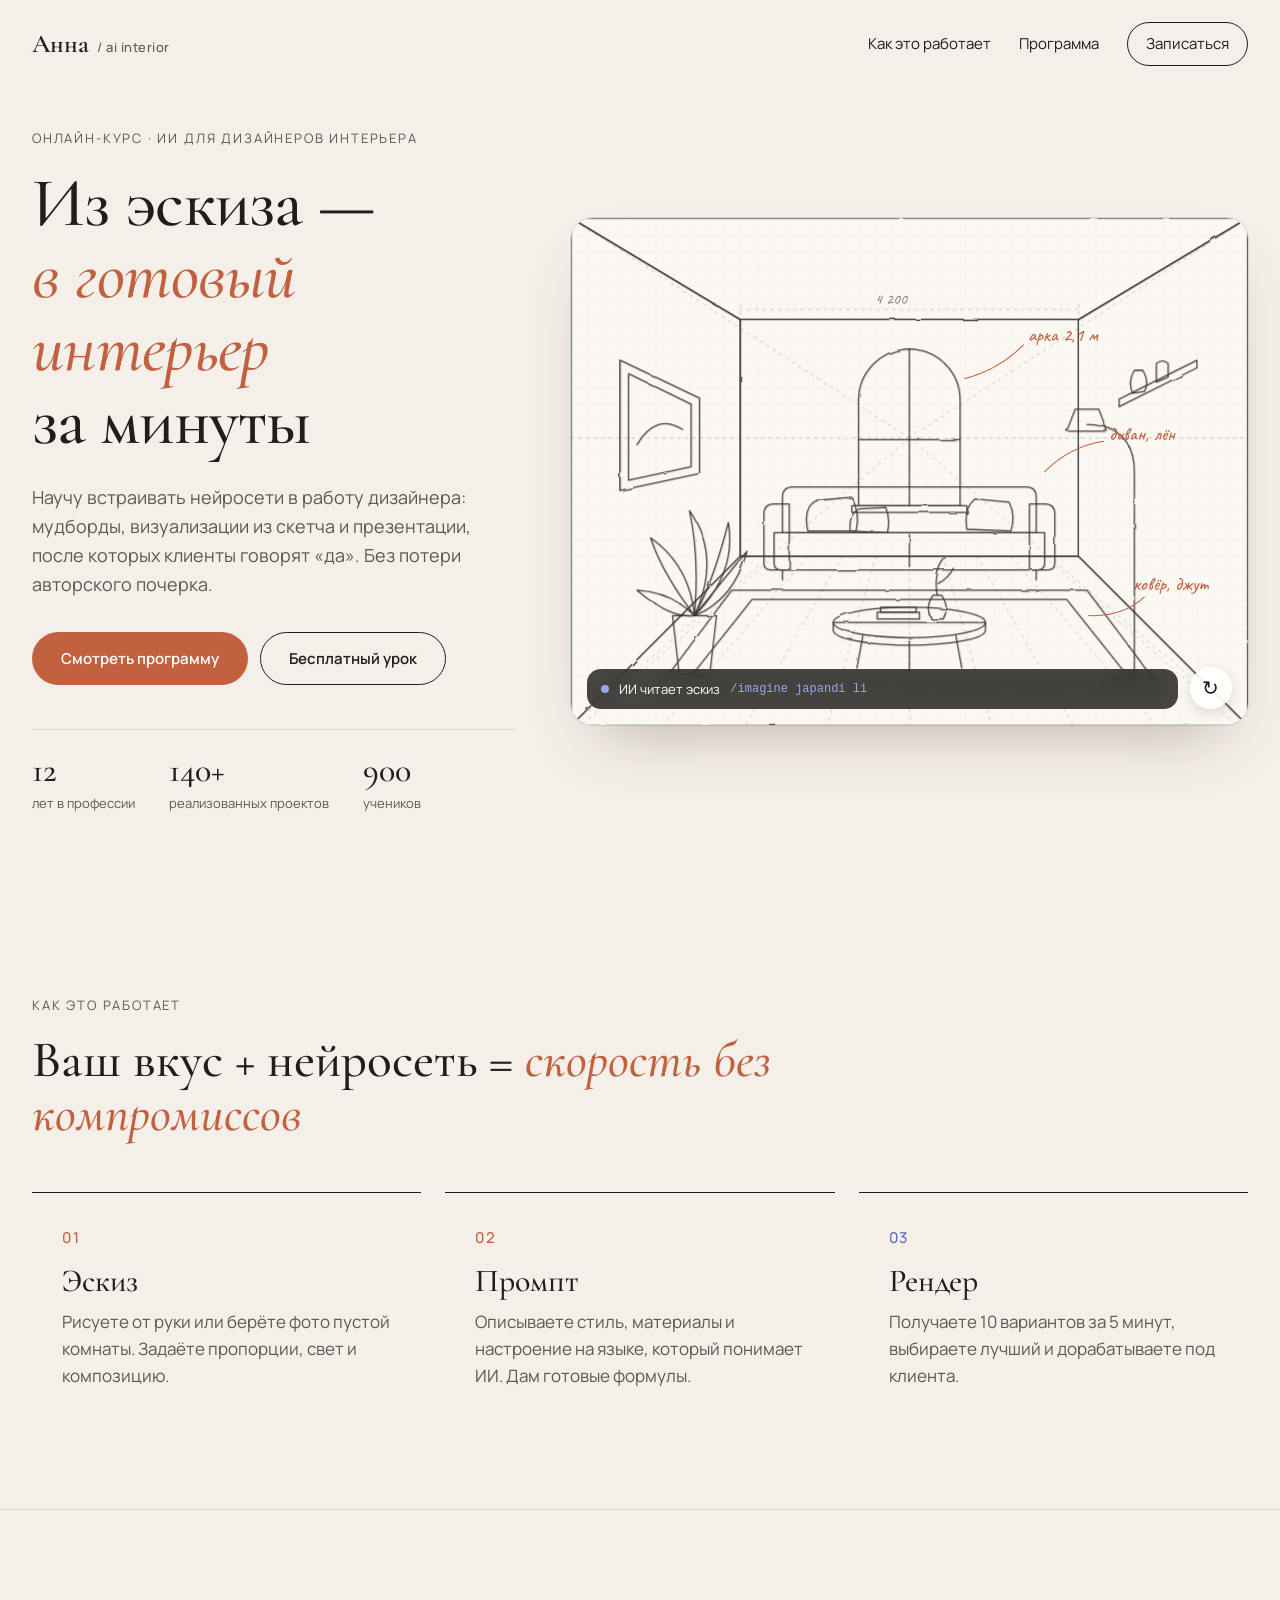
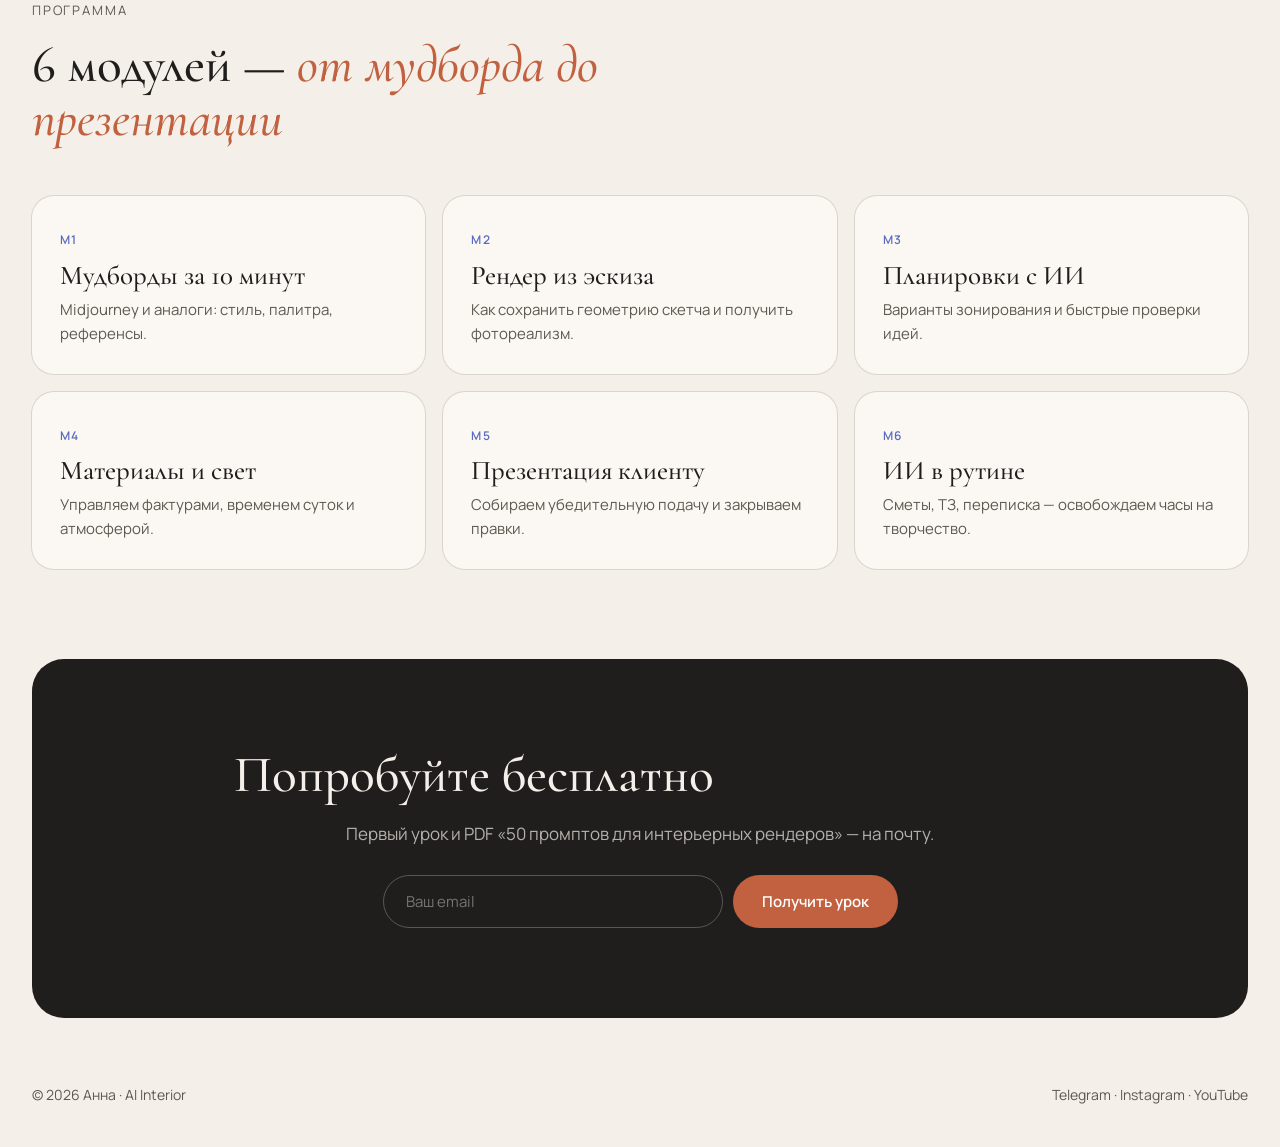
==== index.html @ 2f99a499 "Landing page: hero animation from sketch to AI interior render Pencil sketch of a living room draws " ====
<!doctype html>
<html lang="ru">
<head>
  <meta charset="utf-8">
  <meta name="viewport" content="width=device-width, initial-scale=1">
  <title>Анна · ИИ для дизайнеров интерьера</title>
  <meta name="description" content="Онлайн-курс: как дизайнеру интерьера встроить нейросети в работу — мудборды, визуализации из эскиза, презентации клиенту.">
  <link rel="preconnect" href="https://fonts.googleapis.com">
  <link rel="preconnect" href="https://fonts.gstatic.com" crossorigin>
  <link href="https://fonts.googleapis.com/css2?family=Caveat:wght@500&family=Cormorant+Garamond:ital,wght@0,500;0,600;1,500&family=Manrope:wght@400;500;600&display=swap" rel="stylesheet">
  <link rel="stylesheet" href="styles.css">
</head>
<body>
  <header class="nav">
    <a class="logo" href="#">Анна<span>/ ai interior</span></a>
    <nav class="nav-links">
      <a href="#how">Как это работает</a>
      <a href="#program">Программа</a>
      <a href="#join" class="nav-cta">Записаться</a>
    </nav>
  </header>

  <main>
    <!-- ============ HERO ============ -->
    <section class="hero">
      <div class="hero-text">
        <p class="eyebrow">Онлайн-курс · ИИ для дизайнеров интерьера</p>
        <h1>Из эскиза —<br><em>в готовый интерьер</em><br>за минуты</h1>
        <p class="lead">Научу встраивать нейросети в работу дизайнера: мудборды, визуализации из скетча и презентации, после которых клиенты говорят «да». Без потери авторского почерка.</p>
        <div class="hero-actions">
          <a href="#program" class="btn btn-primary">Смотреть программу</a>
          <a href="#join" class="btn btn-ghost">Бесплатный урок</a>
        </div>
        <ul class="stats">
          <li><b>12</b><span>лет в профессии</span></li>
          <li><b>140+</b><span>реализованных проектов</span></li>
          <li><b>900</b><span>учеников</span></li>
        </ul>
      </div>

      <div class="stage" id="stage">
        <svg viewBox="0 0 800 600" role="img" aria-label="Карандашный эскиз гостиной превращается в цветной интерьер">
          <defs>
            <pattern id="grid" width="20" height="20" patternUnits="userSpaceOnUse">
              <path d="M20 0H0V20" fill="none" stroke="#3a3631" stroke-opacity=".06" stroke-width="1"/>
            </pattern>
            <filter id="pencil" x="-2%" y="-2%" width="104%" height="104%">
              <feTurbulence type="fractalNoise" baseFrequency="0.035" numOctaves="2" seed="3"/>
              <feDisplacementMap in="SourceGraphic" scale="2.6"/>
            </filter>
            <filter id="soft" x="-30%" y="-30%" width="160%" height="160%">
              <feGaussianBlur stdDeviation="7"/>
            </filter>
            <filter id="grain">
              <feTurbulence type="fractalNoise" baseFrequency="0.9" numOctaves="2" stitchTiles="stitch"/>
              <feColorMatrix values="0 0 0 0 0  0 0 0 0 0  0 0 0 0 0  0 0 0 .07 0"/>
            </filter>

            <linearGradient id="gCeil" x1="0" y1="0" x2="0" y2="1"><stop offset="0" stop-color="#F6F1EA"/><stop offset="1" stop-color="#EAE1D5"/></linearGradient>
            <linearGradient id="gBack" x1="0" y1="0" x2="0" y2="1"><stop offset="0" stop-color="#EFE6DA"/><stop offset="1" stop-color="#E2D5C4"/></linearGradient>
            <linearGradient id="gLeft" x1="0" y1="0" x2="1" y2="0"><stop offset="0" stop-color="#D3C4B0"/><stop offset="1" stop-color="#E4D8C8"/></linearGradient>
            <linearGradient id="gRight" x1="0" y1="0" x2="1" y2="0"><stop offset="0" stop-color="#E7DCCD"/><stop offset="1" stop-color="#D2C2AD"/></linearGradient>
            <linearGradient id="gFloor" x1="0" y1="0" x2="0" y2="1"><stop offset="0" stop-color="#B0805A"/><stop offset="1" stop-color="#7A5134"/></linearGradient>
            <linearGradient id="gSky" x1="0" y1="0" x2="0" y2="1"><stop offset="0" stop-color="#B7C7DE"/><stop offset=".55" stop-color="#F0D6BA"/><stop offset="1" stop-color="#F5BE8C"/></linearGradient>
            <linearGradient id="gBeam" x1="0" y1="0" x2="0" y2="1"><stop offset="0" stop-color="#FFD9A6" stop-opacity=".55"/><stop offset="1" stop-color="#FFD9A6" stop-opacity="0"/></linearGradient>
            <linearGradient id="gLinen" x1="0" y1="0" x2="0" y2="1"><stop offset="0" stop-color="#E6DCCD"/><stop offset="1" stop-color="#CDBEA8"/></linearGradient>
            <linearGradient id="gSeat" x1="0" y1="0" x2="0" y2="1"><stop offset="0" stop-color="#DCD0BE"/><stop offset="1" stop-color="#BFAE97"/></linearGradient>
            <linearGradient id="gArt" x1="0" y1="0" x2="1" y2="1"><stop offset="0" stop-color="#C2613F"/><stop offset="1" stop-color="#EBB67E"/></linearGradient>
            <linearGradient id="gWood" x1="0" y1="0" x2="0" y2="1"><stop offset="0" stop-color="#7A563C"/><stop offset="1" stop-color="#5A3D29"/></linearGradient>
            <linearGradient id="gClay" x1="0" y1="0" x2="1" y2="0"><stop offset="0" stop-color="#D6C3AC"/><stop offset="1" stop-color="#B49C80"/></linearGradient>
            <radialGradient id="gGlow"><stop offset="0" stop-color="#FFE3B3" stop-opacity=".95"/><stop offset="1" stop-color="#FFE3B3" stop-opacity="0"/></radialGradient>
            <radialGradient id="gWarm" cx=".5" cy=".42" r=".65"><stop offset="0" stop-color="#FFC98E" stop-opacity=".22"/><stop offset="1" stop-color="#5A3D29" stop-opacity=".16"/></radialGradient>
            <linearGradient id="gScan" x1="0" y1="0" x2="1" y2="0"><stop offset="0" stop-color="#9AA7E6" stop-opacity="0"/><stop offset="1" stop-color="#9AA7E6" stop-opacity=".55"/></linearGradient>

            <clipPath id="windowClip"><path d="M340 340V215A60 60 0 0 1 460 215V340Z"/></clipPath>
            <clipPath id="reveal"><rect id="revealRect" x="0" y="0" width="0" height="600"/></clipPath>
          </defs>

          <!-- бумага -->
          <rect width="800" height="600" fill="#FBF8F3"/>
          <rect width="800" height="600" fill="url(#grid)"/>

          <!-- слой эскиза -->
          <g id="sketch" filter="url(#pencil)"></g>
          <g id="notes" class="notes">
            <path d="M560 300 q30 -30 70 -36" class="note-line"/>
            <text x="636" y="262">диван, лён</text>
            <path d="M465 190 q40 -10 70 -40" class="note-line"/>
            <text x="540" y="146">арка 2,1 м</text>
            <path d="M612 470 q40 2 66 -22" class="note-line"/>
            <text x="664" y="440">ковёр, джут</text>
            <text x="360" y="102" class="dim">4 200</text>
          </g>

          <!-- слой рендера -->
          <g id="render" clip-path="url(#reveal)"></g>

          <!-- сканер / разделитель -->
          <rect id="scan" x="-90" y="0" width="90" height="600" fill="url(#gScan)" opacity="0"/>
          <g id="divider" opacity="0">
            <line x1="0" y1="0" x2="0" y2="600" stroke="#fff" stroke-width="2.5"/>
            <circle cx="0" cy="300" r="19" fill="#fff" stroke="#1F1E1C" stroke-opacity=".12"/>
            <path d="M-6 292l-7 8 7 8M6 292l7 8-7 8" fill="none" stroke="#1F1E1C" stroke-width="2" stroke-linecap="round" stroke-linejoin="round"/>
          </g>
        </svg>

        <span class="tag tag-left">ИИ-рендер</span>
        <span class="tag tag-right">Эскиз</span>

        <div class="status" id="status" aria-live="polite">
          <span class="dot"></span>
          <span class="status-text" id="statusText">Рисуем эскиз…</span>
          <code id="prompt"></code>
        </div>

        <button class="replay" id="replay" type="button" aria-label="Проиграть анимацию заново">↻</button>
        <div class="handle-zone" id="handleZone" role="slider" tabindex="0" aria-label="Сравнить эскиз и рендер" aria-valuemin="0" aria-valuemax="100" aria-valuenow="0"></div>
      </div>
    </section>

    <!-- ============ HOW ============ -->
    <section class="how" id="how">
      <p class="eyebrow">Как это работает</p>
      <h2>Ваш вкус + нейросеть = <em>скорость без компромиссов</em></h2>
      <ol class="steps">
        <li>
          <span class="num">01</span>
          <h3>Эскиз</h3>
          <p>Рисуете от руки или берёте фото пустой комнаты. Задаёте пропорции, свет и композицию.</p>
        </li>
        <li>
          <span class="num">02</span>
          <h3>Промпт</h3>
          <p>Описываете стиль, материалы и настроение на языке, который понимает ИИ. Дам готовые формулы.</p>
        </li>
        <li>
          <span class="num ai">03</span>
          <h3>Рендер</h3>
          <p>Получаете 10 вариантов за 5 минут, выбираете лучший и дорабатываете под клиента.</p>
        </li>
      </ol>
    </section>

    <!-- ============ PROGRAM ============ -->
    <section class="program" id="program">
      <p class="eyebrow">Программа</p>
      <h2>6 модулей — <em>от мудборда до презентации</em></h2>
      <div class="modules">
        <article><span>М1</span><h3>Мудборды за 10 минут</h3><p>Midjourney и аналоги: стиль, палитра, референсы.</p></article>
        <article><span>М2</span><h3>Рендер из эскиза</h3><p>Как сохранить геометрию скетча и получить фотореализм.</p></article>
        <article><span>М3</span><h3>Планировки с ИИ</h3><p>Варианты зонирования и быстрые проверки идей.</p></article>
        <article><span>М4</span><h3>Материалы и свет</h3><p>Управляем фактурами, временем суток и атмосферой.</p></article>
        <article><span>М5</span><h3>Презентация клиенту</h3><p>Собираем убедительную подачу и закрываем правки.</p></article>
        <article><span>М6</span><h3>ИИ в рутине</h3><p>Сметы, ТЗ, переписка — освобождаем часы на творчество.</p></article>
      </div>
    </section>

    <!-- ============ CTA ============ -->
    <section class="join" id="join">
      <h2>Попробуйте бесплатно</h2>
      <p>Первый урок и PDF «50 промптов для интерьерных рендеров» — на почту.</p>
      <form class="join-form" onsubmit="event.preventDefault(); this.classList.add('sent');">
        <input type="email" required placeholder="Ваш email" aria-label="Email">
        <button class="btn btn-primary" type="submit">Получить урок</button>
        <p class="sent-msg">Готово! Проверьте почту ✦</p>
      </form>
    </section>
  </main>

  <footer class="footer">
    <span>© 2026 Анна · AI Interior</span>
    <span>Telegram · Instagram · YouTube</span>
  </footer>

  <script src="main.js"></script>
</body>
</html>
---- styles.css ----
:root {
  --paper: #F4EFE8;
  --paper-2: #EBE3D8;
  --ink: #1F1E1C;
  --ink-soft: #5E5850;
  --terra: #C2613F;
  --terra-dark: #A54E30;
  --ai: #9AA7E6;
  --ai-deep: #5C6BC0;
  --line: rgba(31, 30, 28, .12);
  --radius: 22px;
  --serif: "Cormorant Garamond", Georgia, serif;
  --sans: "Manrope", system-ui, sans-serif;
  --hand: "Caveat", cursive;
}

* { box-sizing: border-box; }
html { scroll-behavior: smooth; }
body {
  margin: 0;
  background: var(--paper);
  color: var(--ink);
  font: 400 17px/1.6 var(--sans);
  -webkit-font-smoothing: antialiased;
}
a { color: inherit; text-decoration: none; }
h1, h2, h3 { font-family: var(--serif); font-weight: 500; line-height: 1.05; margin: 0; }
em { font-style: italic; color: var(--terra); }

.eyebrow {
  margin: 0 0 18px;
  font-size: 13px;
  letter-spacing: .14em;
  text-transform: uppercase;
  color: var(--ink-soft);
}

/* ---------- NAV ---------- */
.nav {
  display: flex; align-items: center; justify-content: space-between;
  max-width: 1280px; margin: 0 auto; padding: 22px 32px;
}
.logo { font-family: var(--serif); font-size: 26px; font-weight: 600; }
.logo span { font-family: var(--sans); font-size: 13px; font-weight: 500; color: var(--ink-soft); margin-left: 8px; letter-spacing: .04em; }
.nav-links { display: flex; gap: 28px; align-items: center; font-size: 15px; }
.nav-links a:not(.nav-cta):hover { color: var(--terra); }
.nav-cta { padding: 9px 18px; border: 1px solid var(--ink); border-radius: 999px; transition: .2s; }
.nav-cta:hover { background: var(--ink); color: var(--paper); }

/* ---------- BUTTONS ---------- */
.btn {
  display: inline-flex; align-items: center; justify-content: center;
  padding: 15px 28px; border-radius: 999px; font: 600 15px var(--sans);
  border: 1px solid transparent; cursor: pointer; transition: .2s;
}
.btn-primary { background: var(--terra); color: #fff; }
.btn-primary:hover { background: var(--terra-dark); transform: translateY(-1px); }
.btn-ghost { border-color: var(--ink); }
.btn-ghost:hover { background: var(--ink); color: var(--paper); }

/* ---------- HERO ---------- */
.hero {
  max-width: 1280px; margin: 0 auto; padding: 40px 32px 90px;
  display: grid; grid-template-columns: minmax(0, 5fr) minmax(0, 7fr);
  gap: 56px; align-items: center;
}
.hero h1 { font-size: clamp(44px, 5.4vw, 80px); letter-spacing: -.01em; }
.lead { font-size: 18px; color: var(--ink-soft); max-width: 470px; margin: 26px 0 34px; }
.hero-actions { display: flex; gap: 12px; flex-wrap: wrap; }
.stats {
  list-style: none; padding: 0; margin: 44px 0 0;
  display: flex; gap: 34px; flex-wrap: wrap;
  border-top: 1px solid var(--line); padding-top: 24px;
}
.stats b { display: block; font: 500 34px/1 var(--serif); }
.stats span { font-size: 13px; color: var(--ink-soft); }

/* ---------- STAGE ---------- */
.stage {
  position: relative;
  border-radius: var(--radius);
  overflow: hidden;
  background: #FBF8F3;
  box-shadow: 0 30px 60px -30px rgba(60, 40, 20, .35), 0 0 0 1px var(--line);
  aspect-ratio: 4 / 3;
  user-select: none;
  touch-action: pan-y;
}
.stage svg { display: block; width: 100%; height: 100%; }

#sketch path { fill: none; stroke: #3a3631; stroke-width: 1.5; stroke-linecap: round; stroke-linejoin: round; }
#sketch path.faint { stroke-width: 1; stroke-opacity: .28; stroke-dasharray: 3 6; }

.notes { opacity: 0; transition: opacity .8s; }
.notes.show { opacity: 1; }
.notes text { font: 500 22px var(--hand); fill: var(--terra); }
.notes text.dim { font-size: 18px; fill: #3a3631; opacity: .6; }
.notes .note-line { fill: none; stroke: var(--terra); stroke-width: 1.2; stroke-linecap: round; }

.tag {
  position: absolute; top: 16px; padding: 6px 12px; border-radius: 999px;
  font-size: 12px; font-weight: 600; letter-spacing: .06em; text-transform: uppercase;
  background: rgba(255, 255, 255, .85); backdrop-filter: blur(6px);
  opacity: 0; transition: opacity .5s;
}
.tag-left { left: 16px; color: var(--ai-deep); }
.tag-right { right: 16px; }
.stage.interactive .tag { opacity: 1; }

.status {
  position: absolute; left: 16px; bottom: 16px; right: 70px;
  display: flex; align-items: center; gap: 10px; flex-wrap: wrap;
  padding: 10px 14px; border-radius: 14px;
  background: rgba(31, 30, 28, .82); color: #fff; font-size: 13px;
  backdrop-filter: blur(8px);
  transition: opacity .5s, transform .5s;
}
.status .dot { width: 8px; height: 8px; border-radius: 50%; background: var(--terra); flex: none; }
.status.ai .dot { background: var(--ai); animation: pulse 1s infinite; }
.status.done .dot { background: #8FD19E; animation: none; }
.status code { font: 12px ui-monospace, Menlo, monospace; color: var(--ai); white-space: nowrap; overflow: hidden; text-overflow: ellipsis; max-width: 100%; }
.status code:empty { display: none; }
.stage.interactive .status { opacity: 0; transform: translateY(8px); pointer-events: none; }
@keyframes pulse { 50% { opacity: .3; } }

.replay {
  position: absolute; right: 16px; bottom: 16px;
  width: 42px; height: 42px; border-radius: 50%; border: 0;
  background: rgba(255, 255, 255, .9); color: var(--ink); font-size: 20px; cursor: pointer;
  box-shadow: 0 4px 14px rgba(0, 0, 0, .12); transition: transform .3s;
}
.replay:hover { transform: rotate(-90deg); }

.handle-zone { position: absolute; inset: 0; cursor: ew-resize; display: none; outline: none; }
.stage.interactive .handle-zone { display: block; }
.handle-zone:focus-visible { box-shadow: inset 0 0 0 3px var(--ai); border-radius: var(--radius); }
.replay { z-index: 2; }

/* ---------- HOW ---------- */
.how, .program, .join { max-width: 1280px; margin: 0 auto; padding: 90px 32px; }
.how h2, .program h2, .join h2 { font-size: clamp(34px, 4vw, 56px); max-width: 820px; }
.steps { list-style: none; padding: 0; margin: 50px 0 0; display: grid; grid-template-columns: repeat(3, 1fr); gap: 24px; }
.steps li { padding: 30px; border-top: 1px solid var(--ink); }
.num { font: 500 15px var(--sans); color: var(--terra); letter-spacing: .1em; }
.num.ai { color: var(--ai-deep); }
.steps h3 { font-size: 32px; margin: 14px 0 10px; }
.steps p { margin: 0; color: var(--ink-soft); }

/* ---------- PROGRAM ---------- */
.program { border-top: 1px solid var(--line); }
.modules { margin-top: 50px; display: grid; grid-template-columns: repeat(3, 1fr); gap: 18px; }
.modules article {
  background: #FBF8F3; border-radius: var(--radius); padding: 28px;
  box-shadow: 0 0 0 1px var(--line); transition: transform .25s, box-shadow .25s;
}
.modules article:hover { transform: translateY(-4px); box-shadow: 0 0 0 1px var(--terra), 0 18px 40px -24px rgba(60, 40, 20, .4); }
.modules span { font-size: 12px; font-weight: 600; letter-spacing: .1em; color: var(--ai-deep); }
.modules h3 { font-size: 27px; margin: 10px 0 8px; }
.modules p { margin: 0; color: var(--ink-soft); font-size: 15px; }

/* ---------- JOIN ---------- */
.join {
  text-align: center; background: var(--ink); color: var(--paper);
  border-radius: 32px; margin-bottom: 40px; max-width: 1216px;
}
.join p { color: rgba(244, 239, 232, .7); }
.join-form { display: flex; gap: 10px; justify-content: center; flex-wrap: wrap; margin-top: 28px; }
.join-form input {
  width: min(340px, 100%); padding: 15px 22px; border-radius: 999px; border: 1px solid rgba(255, 255, 255, .25);
  background: transparent; color: #fff; font: 15px var(--sans);
}
.join-form input:focus { outline: none; border-color: var(--ai); }
.sent-msg { display: none; width: 100%; margin: 6px 0 0; color: var(--ai) !important; }
.join-form.sent input, .join-form.sent button { display: none; }
.join-form.sent .sent-msg { display: block; }

.footer {
  max-width: 1280px; margin: 0 auto; padding: 26px 32px 40px;
  display: flex; justify-content: space-between; gap: 16px; flex-wrap: wrap;
  font-size: 14px; color: var(--ink-soft);
}

/* ---------- RESPONSIVE ---------- */
@media (max-width: 920px) {
  .hero { grid-template-columns: 1fr; gap: 40px; padding-top: 20px; }
  .steps, .modules { grid-template-columns: 1fr; }
  .nav-links a:not(.nav-cta) { display: none; }
}
@media (max-width: 560px) {
  .nav, .hero, .how, .program, .footer { padding-left: 16px; padding-right: 16px; }
  .join { margin-left: 16px; margin-right: 16px; padding: 60px 20px; }
  .stage { border-radius: 16px; }
  .status { font-size: 12px; padding: 8px 10px; }
  .status code { display: none; }
  .stats { gap: 22px; }
}
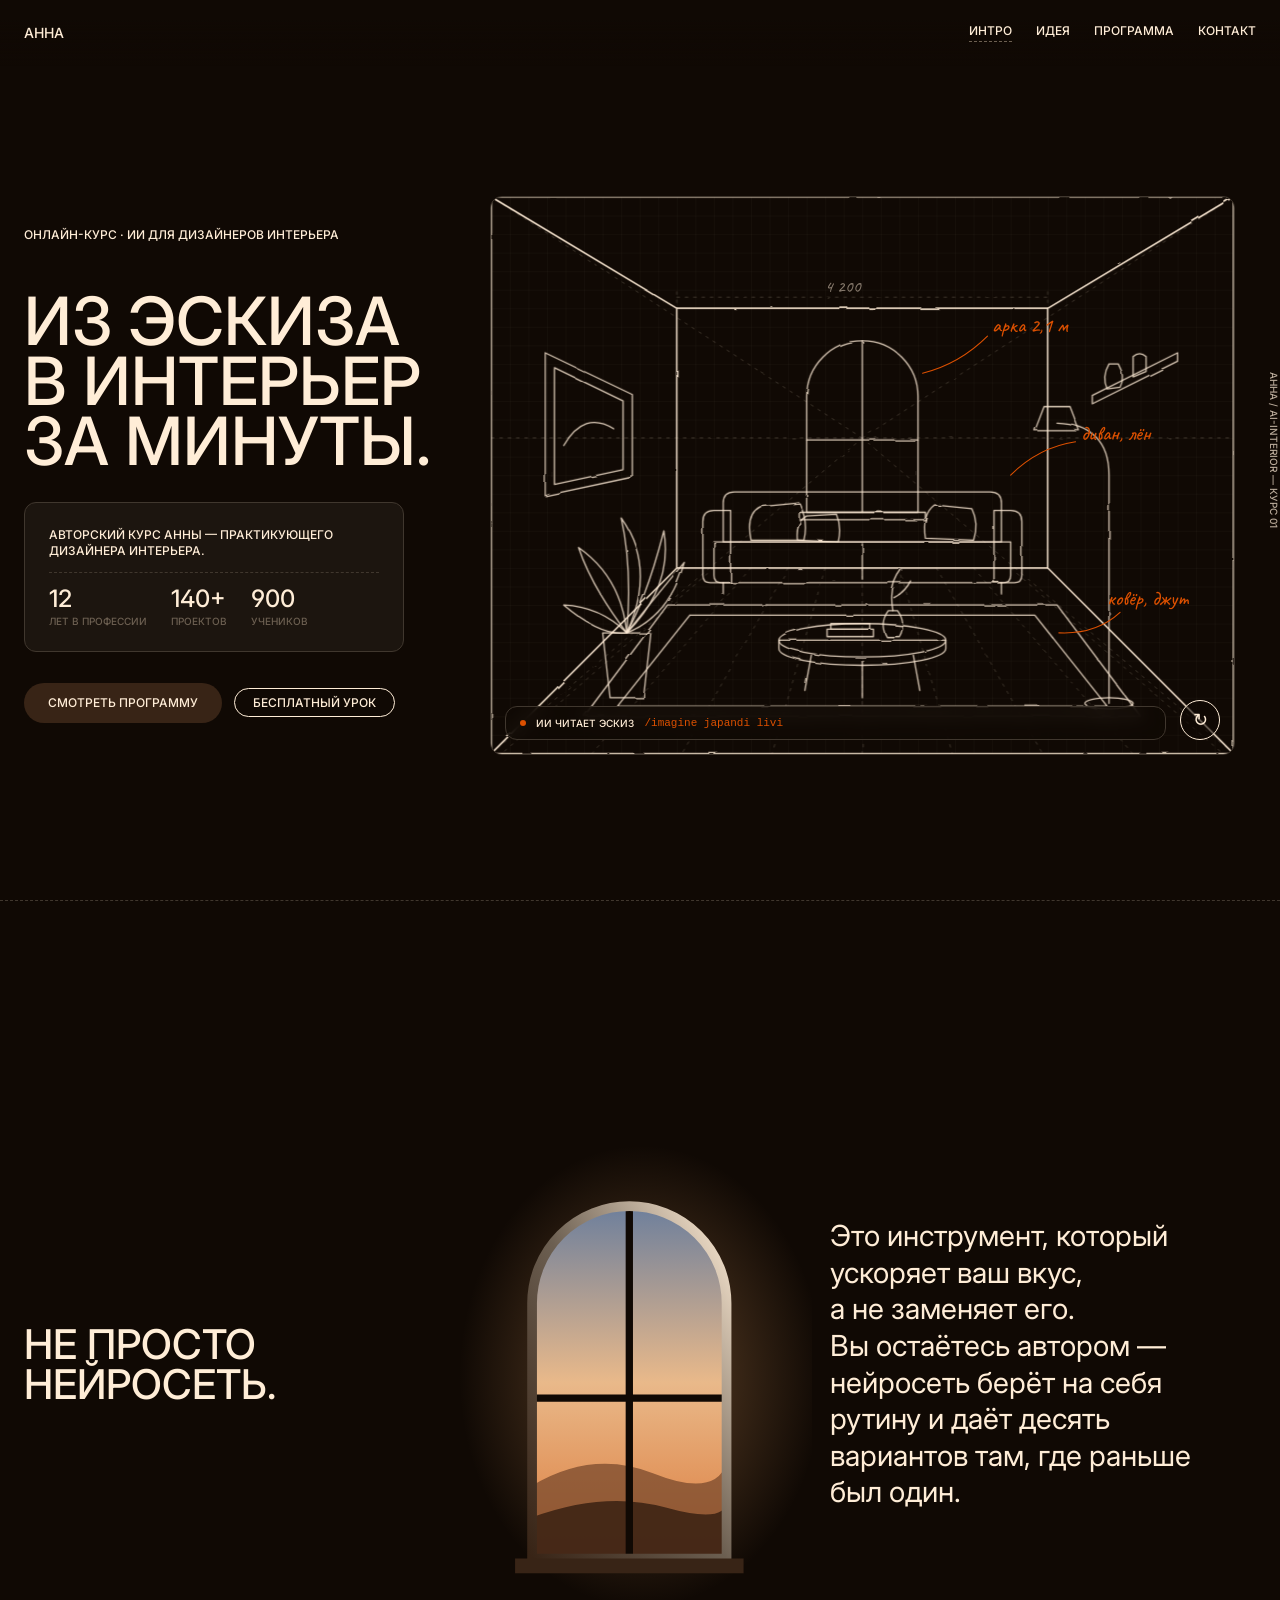
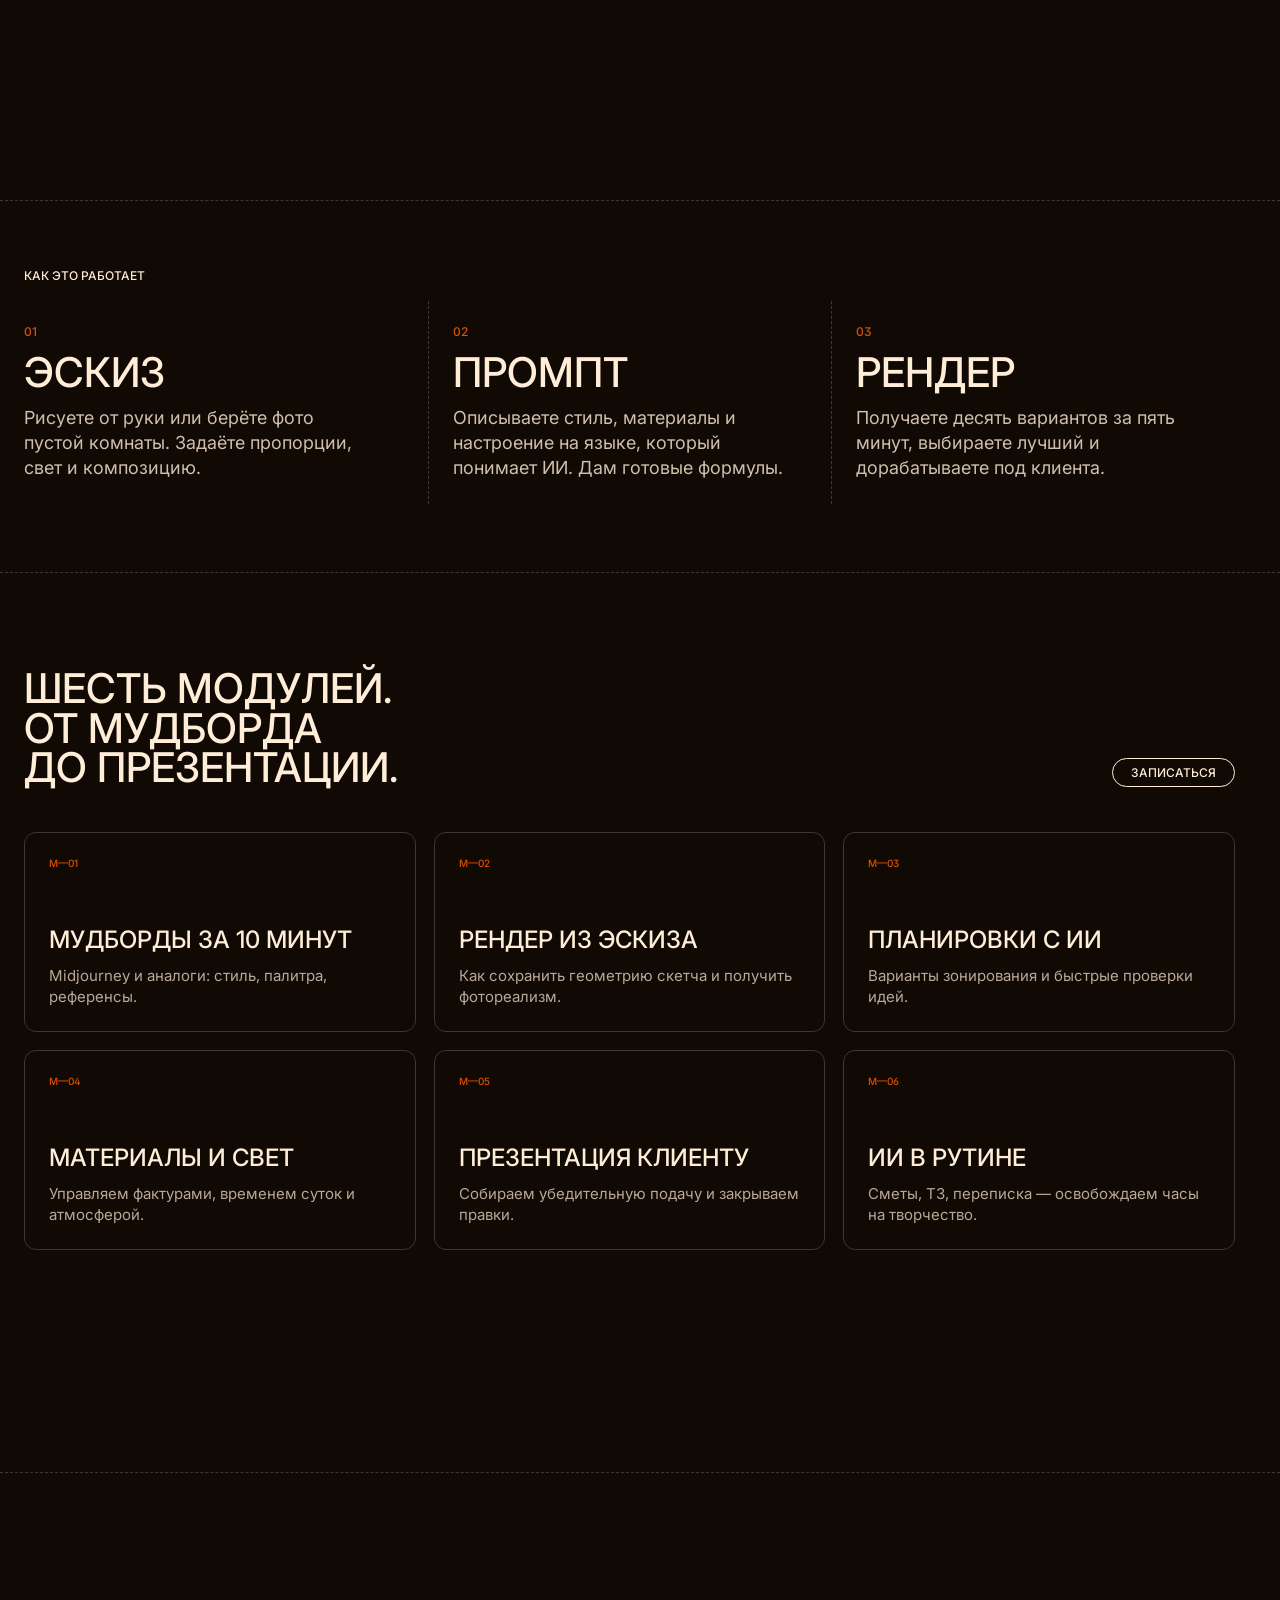
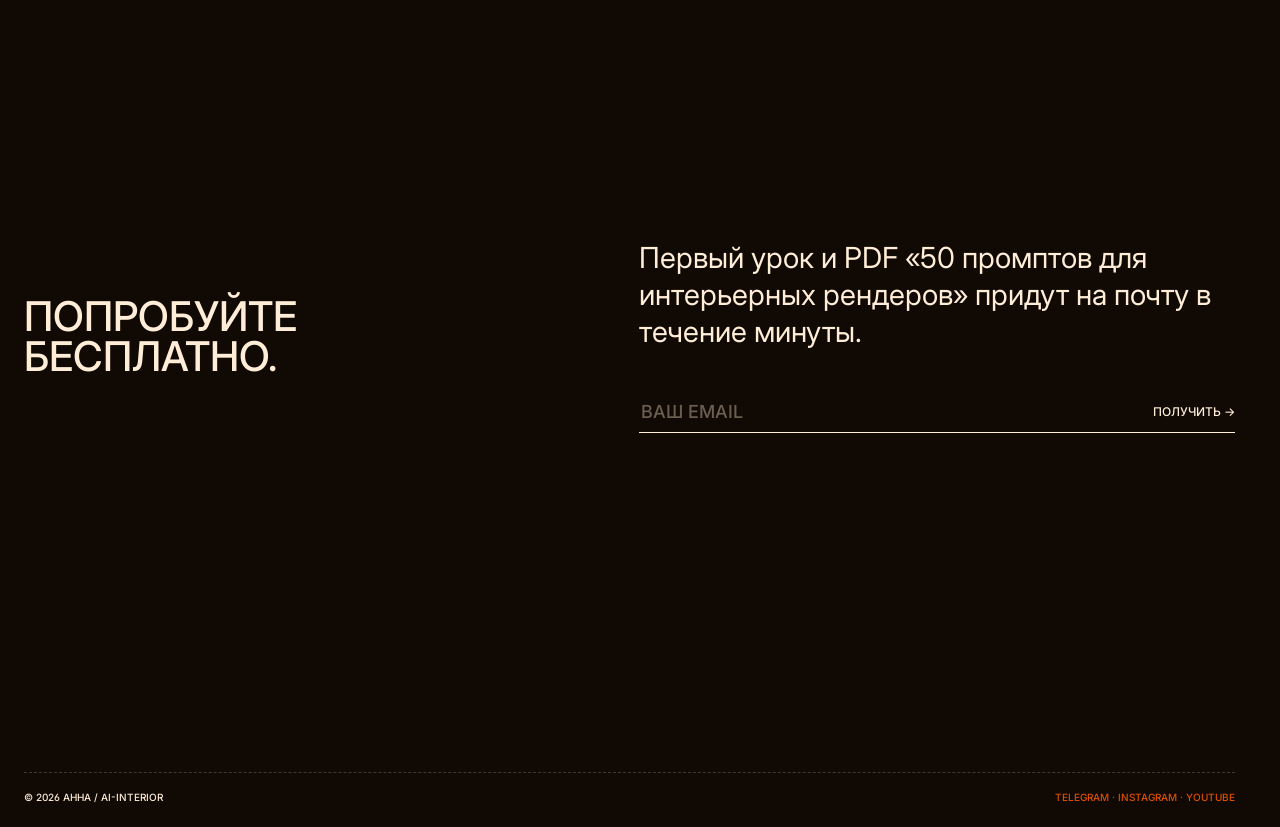
==== commit 7308fa54: "Restyle landing to darkroom editorial design system Warm-dark canvas, cream uppercase type, single e" ====
--- a/index.html
+++ b/index.html
@@ -7,42 +7,52 @@
   <meta name="description" content="Онлайн-курс: как дизайнеру интерьера встроить нейросети в работу — мудборды, визуализации из эскиза, презентации клиенту.">
   <link rel="preconnect" href="https://fonts.googleapis.com">
   <link rel="preconnect" href="https://fonts.gstatic.com" crossorigin>
-  <link href="https://fonts.googleapis.com/css2?family=Caveat:wght@500&family=Cormorant+Garamond:ital,wght@0,500;0,600;1,500&family=Manrope:wght@400;500;600&display=swap" rel="stylesheet">
+  <link href="https://fonts.googleapis.com/css2?family=Caveat:wght@500&family=Inter:wght@400;500&display=swap" rel="stylesheet">
   <link rel="stylesheet" href="styles.css">
 </head>
 <body>
+  <!-- фиксированная навигация -->
   <header class="nav">
-    <a class="logo" href="#">Анна<span>/ ai interior</span></a>
+    <a class="logo" href="#top">Анна</a>
     <nav class="nav-links">
-      <a href="#how">Как это работает</a>
+      <a href="#top" class="active">Интро</a>
+      <a href="#idea">Идея</a>
       <a href="#program">Программа</a>
-      <a href="#join" class="nav-cta">Записаться</a>
+      <a href="#join">Контакт</a>
     </nav>
   </header>
 
+  <!-- вертикальная подпись по правому краю -->
+  <div class="side-label" aria-hidden="true">Анна / AI-Interior — курс 01</div>
+
   <main>
     <!-- ============ HERO ============ -->
-    <section class="hero">
+    <section class="hero" id="top">
       <div class="hero-text">
-        <p class="eyebrow">Онлайн-курс · ИИ для дизайнеров интерьера</p>
-        <h1>Из эскиза —<br><em>в готовый интерьер</em><br>за минуты</h1>
-        <p class="lead">Научу встраивать нейросети в работу дизайнера: мудборды, визуализации из скетча и презентации, после которых клиенты говорят «да». Без потери авторского почерка.</p>
+        <p class="tagline">Онлайн-курс · ИИ для дизайнеров интерьера</p>
+        <h1>Из эскиза<br>в интерьер<br>за минуты.</h1>
+
+        <div class="info-card">
+          <p class="info-head">Авторский курс Анны — практикующего дизайнера интерьера.</p>
+          <hr class="dash">
+          <ul class="stats">
+            <li><b>12</b>лет в профессии</li>
+            <li><b>140+</b>проектов</li>
+            <li><b>900</b>учеников</li>
+          </ul>
+        </div>
+
         <div class="hero-actions">
-          <a href="#program" class="btn btn-primary">Смотреть программу</a>
+          <a href="#program" class="btn btn-fill">Смотреть программу</a>
           <a href="#join" class="btn btn-ghost">Бесплатный урок</a>
         </div>
-        <ul class="stats">
-          <li><b>12</b><span>лет в профессии</span></li>
-          <li><b>140+</b><span>реализованных проектов</span></li>
-          <li><b>900</b><span>учеников</span></li>
-        </ul>
       </div>
 
       <div class="stage" id="stage">
-        <svg viewBox="0 0 800 600" role="img" aria-label="Карандашный эскиз гостиной превращается в цветной интерьер">
+        <svg viewBox="0 0 800 600" role="img" aria-label="Эскиз гостиной превращается в цветной интерьер">
           <defs>
             <pattern id="grid" width="20" height="20" patternUnits="userSpaceOnUse">
-              <path d="M20 0H0V20" fill="none" stroke="#3a3631" stroke-opacity=".06" stroke-width="1"/>
+              <path d="M20 0H0V20" fill="none" stroke="#ffedd7" stroke-opacity=".05" stroke-width="1"/>
             </pattern>
             <filter id="pencil" x="-2%" y="-2%" width="104%" height="104%">
               <feTurbulence type="fractalNoise" baseFrequency="0.035" numOctaves="2" seed="3"/>
@@ -70,14 +80,14 @@
             <linearGradient id="gClay" x1="0" y1="0" x2="1" y2="0"><stop offset="0" stop-color="#D6C3AC"/><stop offset="1" stop-color="#B49C80"/></linearGradient>
             <radialGradient id="gGlow"><stop offset="0" stop-color="#FFE3B3" stop-opacity=".95"/><stop offset="1" stop-color="#FFE3B3" stop-opacity="0"/></radialGradient>
             <radialGradient id="gWarm" cx=".5" cy=".42" r=".65"><stop offset="0" stop-color="#FFC98E" stop-opacity=".22"/><stop offset="1" stop-color="#5A3D29" stop-opacity=".16"/></radialGradient>
-            <linearGradient id="gScan" x1="0" y1="0" x2="1" y2="0"><stop offset="0" stop-color="#9AA7E6" stop-opacity="0"/><stop offset="1" stop-color="#9AA7E6" stop-opacity=".55"/></linearGradient>
+            <linearGradient id="gScan" x1="0" y1="0" x2="1" y2="0"><stop offset="0" stop-color="#ffedd7" stop-opacity="0"/><stop offset="1" stop-color="#ffedd7" stop-opacity=".35"/></linearGradient>
 
             <clipPath id="windowClip"><path d="M340 340V215A60 60 0 0 1 460 215V340Z"/></clipPath>
             <clipPath id="reveal"><rect id="revealRect" x="0" y="0" width="0" height="600"/></clipPath>
           </defs>
 
-          <!-- бумага -->
-          <rect width="800" height="600" fill="#FBF8F3"/>
+          <!-- тёмный «чертёжный» фон -->
+          <rect width="800" height="600" fill="#100904"/>
           <rect width="800" height="600" fill="url(#grid)"/>
 
           <!-- слой эскиза -->
@@ -98,9 +108,9 @@
           <!-- сканер / разделитель -->
           <rect id="scan" x="-90" y="0" width="90" height="600" fill="url(#gScan)" opacity="0"/>
           <g id="divider" opacity="0">
-            <line x1="0" y1="0" x2="0" y2="600" stroke="#fff" stroke-width="2.5"/>
-            <circle cx="0" cy="300" r="19" fill="#fff" stroke="#1F1E1C" stroke-opacity=".12"/>
-            <path d="M-6 292l-7 8 7 8M6 292l7 8-7 8" fill="none" stroke="#1F1E1C" stroke-width="2" stroke-linecap="round" stroke-linejoin="round"/>
+            <line x1="0" y1="0" x2="0" y2="600" stroke="#ffedd7" stroke-width="2"/>
+            <circle cx="0" cy="300" r="19" fill="#100904" stroke="#ffedd7" stroke-width="1.5"/>
+            <path d="M-6 292l-7 8 7 8M6 292l7 8-7 8" fill="none" stroke="#ffedd7" stroke-width="1.8" stroke-linecap="round" stroke-linejoin="round"/>
           </g>
         </svg>
 
@@ -118,10 +128,42 @@
       </div>
     </section>
 
+    <!-- ============ REVEAL: идея ============ -->
+    <section class="reveal" id="idea">
+      <h2>Не просто<br>нейросеть.</h2>
+
+      <figure class="object" aria-hidden="true">
+        <svg viewBox="0 0 300 400">
+          <defs>
+            <linearGradient id="oSky" x1="0" y1="0" x2="0" y2="1">
+              <stop offset="0" stop-color="#6d7f9c"/><stop offset=".5" stop-color="#e9b98a"/><stop offset="1" stop-color="#dc7a3a"/>
+            </linearGradient>
+            <radialGradient id="oHalo" cx=".5" cy=".5" r=".5">
+              <stop offset="0" stop-color="#ffb46e" stop-opacity=".35"/><stop offset="1" stop-color="#ffb46e" stop-opacity="0"/>
+            </radialGradient>
+            <linearGradient id="oRim" x1="1" y1="0" x2="0" y2="1">
+              <stop offset="0" stop-color="#ffedd7"/><stop offset=".5" stop-color="#6c5f51"/><stop offset="1" stop-color="#382416"/>
+            </linearGradient>
+            <clipPath id="oArch"><path d="M70 360V150A80 80 0 0 1 230 150V360Z"/></clipPath>
+          </defs>
+          <ellipse cx="160" cy="210" rx="150" ry="190" fill="url(#oHalo)"/>
+          <path d="M70 360V150A80 80 0 0 1 230 150V360Z" fill="url(#oSky)"/>
+          <g clip-path="url(#oArch)">
+            <path d="M70 300Q120 270 170 290T230 282V360H70Z" fill="#7a4a2c" opacity=".75"/>
+            <path d="M70 326Q130 304 180 318T230 312V360H70Z" fill="#3f2414" opacity=".9"/>
+          </g>
+          <path d="M150 70V360M70 228H230" stroke="#100904" stroke-width="6"/>
+          <path d="M70 360V150A80 80 0 0 1 230 150V360Z" fill="none" stroke="url(#oRim)" stroke-width="8"/>
+          <path d="M56 360H244V372H56Z" fill="#382416"/>
+        </svg>
+      </figure>
+
+      <p class="body">Это инструмент, который ускоряет ваш вкус, а&nbsp;не&nbsp;заменяет его. Вы&nbsp;остаётесь автором — нейросеть берёт на&nbsp;себя рутину и&nbsp;даёт десять вариантов там, где раньше был&nbsp;один.</p>
+    </section>
+
     <!-- ============ HOW ============ -->
     <section class="how" id="how">
-      <p class="eyebrow">Как это работает</p>
-      <h2>Ваш вкус + нейросеть = <em>скорость без компромиссов</em></h2>
+      <p class="tagline">Как это работает</p>
       <ol class="steps">
         <li>
           <span class="num">01</span>
@@ -134,42 +176,51 @@
           <p>Описываете стиль, материалы и настроение на языке, который понимает ИИ. Дам готовые формулы.</p>
         </li>
         <li>
-          <span class="num ai">03</span>
+          <span class="num">03</span>
           <h3>Рендер</h3>
-          <p>Получаете 10 вариантов за 5 минут, выбираете лучший и дорабатываете под клиента.</p>
+          <p>Получаете десять вариантов за пять минут, выбираете лучший и дорабатываете под клиента.</p>
         </li>
       </ol>
     </section>
 
     <!-- ============ PROGRAM ============ -->
     <section class="program" id="program">
-      <p class="eyebrow">Программа</p>
-      <h2>6 модулей — <em>от мудборда до презентации</em></h2>
+      <div class="program-head">
+        <h2>Шесть модулей.<br>От мудборда<br>до презентации.</h2>
+        <a href="#join" class="btn btn-ghost">Записаться</a>
+      </div>
       <div class="modules">
-        <article><span>М1</span><h3>Мудборды за 10 минут</h3><p>Midjourney и аналоги: стиль, палитра, референсы.</p></article>
-        <article><span>М2</span><h3>Рендер из эскиза</h3><p>Как сохранить геометрию скетча и получить фотореализм.</p></article>
-        <article><span>М3</span><h3>Планировки с ИИ</h3><p>Варианты зонирования и быстрые проверки идей.</p></article>
-        <article><span>М4</span><h3>Материалы и свет</h3><p>Управляем фактурами, временем суток и атмосферой.</p></article>
-        <article><span>М5</span><h3>Презентация клиенту</h3><p>Собираем убедительную подачу и закрываем правки.</p></article>
-        <article><span>М6</span><h3>ИИ в рутине</h3><p>Сметы, ТЗ, переписка — освобождаем часы на творчество.</p></article>
-      </div>
-    </section>
-
-    <!-- ============ CTA ============ -->
-    <section class="join" id="join">
-      <h2>Попробуйте бесплатно</h2>
-      <p>Первый урок и PDF «50 промптов для интерьерных рендеров» — на почту.</p>
-      <form class="join-form" onsubmit="event.preventDefault(); this.classList.add('sent');">
-        <input type="email" required placeholder="Ваш email" aria-label="Email">
-        <button class="btn btn-primary" type="submit">Получить урок</button>
-        <p class="sent-msg">Готово! Проверьте почту ✦</p>
-      </form>
+        <article><span>М—01</span><h3>Мудборды за 10 минут</h3><p>Midjourney и аналоги: стиль, палитра, референсы.</p></article>
+        <article><span>М—02</span><h3>Рендер из эскиза</h3><p>Как сохранить геометрию скетча и получить фотореализм.</p></article>
+        <article><span>М—03</span><h3>Планировки с ИИ</h3><p>Варианты зонирования и быстрые проверки идей.</p></article>
+        <article><span>М—04</span><h3>Материалы и свет</h3><p>Управляем фактурами, временем суток и атмосферой.</p></article>
+        <article><span>М—05</span><h3>Презентация клиенту</h3><p>Собираем убедительную подачу и закрываем правки.</p></article>
+        <article><span>М—06</span><h3>ИИ в рутине</h3><p>Сметы, ТЗ, переписка — освобождаем часы на творчество.</p></article>
+      </div>
+    </section>
+
+    <!-- ============ JOIN ============ -->
+    <section class="reveal join" id="join">
+      <h2>Попробуйте<br>бесплатно.</h2>
+      <div class="join-right">
+        <p class="body">Первый урок и PDF «50 промптов для интерьерных рендеров» придут на почту в течение минуты.</p>
+        <form class="join-form" onsubmit="event.preventDefault(); this.classList.add('sent');">
+          <label class="field">
+            <input type="email" required placeholder="Ваш email" aria-label="Email">
+            <button type="submit" aria-label="Получить урок">Получить →</button>
+          </label>
+          <p class="sent-msg">Готово. Проверьте почту.</p>
+        </form>
+      </div>
     </section>
   </main>
 
   <footer class="footer">
-    <span>© 2026 Анна · AI Interior</span>
-    <span>Telegram · Instagram · YouTube</span>
+    <hr class="dash">
+    <div class="footer-row">
+      <span>© 2026 Анна / AI-Interior</span>
+      <span class="credit">Telegram · Instagram · YouTube</span>
+    </div>
   </footer>
 
   <script src="main.js"></script>
--- a/styles.css
+++ b/styles.css
@@ -1,196 +1,241 @@
+/* Основа — DESIGN.md (darkroom editorial), адаптировано под курс по ИИ в дизайне интерьера */
 :root {
-  --paper: #F4EFE8;
-  --paper-2: #EBE3D8;
-  --ink: #1F1E1C;
-  --ink-soft: #5E5850;
-  --terra: #C2613F;
-  --terra-dark: #A54E30;
-  --ai: #9AA7E6;
-  --ai-deep: #5C6BC0;
-  --line: rgba(31, 30, 28, .12);
-  --radius: 22px;
-  --serif: "Cormorant Garamond", Georgia, serif;
-  --sans: "Manrope", system-ui, sans-serif;
+  --cream: #ffedd7;
+  --walnut: #100904;
+  --bark: #382416;
+  --cork: #40372e;
+  --driftwood: #6c5f51;
+  --ember: #dc5000;
+
+  --font: "Inter", ui-sans-serif, system-ui, -apple-system, "Segoe UI", Roboto, sans-serif;
   --hand: "Caveat", cursive;
+
+  --text-sub: 18px;
+  --text-h-sm: 24px;
+  --text-body: 29px;
+  --text-h: 41px;
+  --text-display: clamp(44px, 5.2vw, 76px);
+
+  --r-card: 12px;
+  --r-pill: 36px;
+  --r-ghost: 22.5px;
+
+  --gutter: 24px;
+  --gap: 18px;
 }
 
 * { box-sizing: border-box; }
 html { scroll-behavior: smooth; }
 body {
   margin: 0;
-  background: var(--paper);
-  color: var(--ink);
-  font: 400 17px/1.6 var(--sans);
+  background: var(--walnut);
+  color: var(--cream);
+  font: 500 14px/1.2 var(--font);
+  font-feature-settings: "ss01" on;
   -webkit-font-smoothing: antialiased;
+  text-transform: uppercase;
 }
 a { color: inherit; text-decoration: none; }
-h1, h2, h3 { font-family: var(--serif); font-weight: 500; line-height: 1.05; margin: 0; }
-em { font-style: italic; color: var(--terra); }
-
-.eyebrow {
-  margin: 0 0 18px;
-  font-size: 13px;
-  letter-spacing: .14em;
-  text-transform: uppercase;
-  color: var(--ink-soft);
-}
+h1, h2, h3, p { margin: 0; font-weight: 500; }
+::selection { background: var(--ember); color: var(--cream); }
+
+/* Единственный «разговорный» голос: смешанный регистр, 400 */
+.body, .steps p, .modules p {
+  text-transform: none;
+  font-weight: 400;
+}
+.body { font-size: var(--text-body); line-height: 1.26; }
+
+.tagline { font-size: 12px; margin-bottom: var(--gap); }
+.dash { border: 0; border-top: 1px dashed var(--cork); margin: 0; }
 
 /* ---------- NAV ---------- */
 .nav {
-  display: flex; align-items: center; justify-content: space-between;
-  max-width: 1280px; margin: 0 auto; padding: 22px 32px;
-}
-.logo { font-family: var(--serif); font-size: 26px; font-weight: 600; }
-.logo span { font-family: var(--sans); font-size: 13px; font-weight: 500; color: var(--ink-soft); margin-left: 8px; letter-spacing: .04em; }
-.nav-links { display: flex; gap: 28px; align-items: center; font-size: 15px; }
-.nav-links a:not(.nav-cta):hover { color: var(--terra); }
-.nav-cta { padding: 9px 18px; border: 1px solid var(--ink); border-radius: 999px; transition: .2s; }
-.nav-cta:hover { background: var(--ink); color: var(--paper); }
+  position: fixed; inset: 0 0 auto 0; z-index: 10;
+  display: flex; justify-content: space-between; align-items: center;
+  padding: var(--gutter); font-size: 12px;
+  background: linear-gradient(var(--walnut) 30%, transparent);
+}
+.logo { font-size: 14px; }
+.nav-links { display: flex; gap: var(--gutter); }
+.nav-links a { padding-bottom: 3px; border-bottom: 1px dashed transparent; transition: border-color .2s; }
+.nav-links a:hover, .nav-links a.active { border-bottom-color: var(--driftwood); }
+
+.side-label {
+  position: fixed; right: 6px; top: 50%; z-index: 9;
+  transform: translateY(-50%) rotate(90deg); transform-origin: center;
+  font-size: 10px; white-space: nowrap; opacity: .7; pointer-events: none;
+  width: 0; display: flex; justify-content: center;
+}
 
 /* ---------- BUTTONS ---------- */
 .btn {
   display: inline-flex; align-items: center; justify-content: center;
-  padding: 15px 28px; border-radius: 999px; font: 600 15px var(--sans);
-  border: 1px solid transparent; cursor: pointer; transition: .2s;
-}
-.btn-primary { background: var(--terra); color: #fff; }
-.btn-primary:hover { background: var(--terra-dark); transform: translateY(-1px); }
-.btn-ghost { border-color: var(--ink); }
-.btn-ghost:hover { background: var(--ink); color: var(--paper); }
+  font: 500 12px/1 var(--font); text-transform: uppercase; cursor: pointer;
+  transition: background .2s, color .2s;
+}
+.btn-fill { background: var(--bark); color: var(--cream); border-radius: var(--r-pill); padding: 14px 24px; }
+.btn-fill:hover { background: #4a311f; }
+.btn-ghost { border: 1px solid var(--cream); border-radius: var(--r-ghost); padding: 7.5px 18px; }
+.btn-ghost:hover { background: var(--cream); color: var(--walnut); }
 
 /* ---------- HERO ---------- */
 .hero {
-  max-width: 1280px; margin: 0 auto; padding: 40px 32px 90px;
-  display: grid; grid-template-columns: minmax(0, 5fr) minmax(0, 7fr);
-  gap: 56px; align-items: center;
-}
-.hero h1 { font-size: clamp(44px, 5.4vw, 80px); letter-spacing: -.01em; }
-.lead { font-size: 18px; color: var(--ink-soft); max-width: 470px; margin: 26px 0 34px; }
-.hero-actions { display: flex; gap: 12px; flex-wrap: wrap; }
-.stats {
-  list-style: none; padding: 0; margin: 44px 0 0;
-  display: flex; gap: 34px; flex-wrap: wrap;
-  border-top: 1px solid var(--line); padding-top: 24px;
-}
-.stats b { display: block; font: 500 34px/1 var(--serif); }
-.stats span { font-size: 13px; color: var(--ink-soft); }
+  min-height: 100vh;
+  display: grid; grid-template-columns: minmax(0, 4fr) minmax(0, 7fr);
+  gap: 41px; align-items: center;
+  padding: 96px 45px 45px var(--gutter);
+}
+.hero-text { display: flex; flex-direction: column; gap: 31px; }
+.hero h1 { font-size: var(--text-display); line-height: .9; }
+.hero-actions { display: flex; gap: 12px; flex-wrap: wrap; align-items: center; }
+
+.info-card {
+  max-width: 380px; padding: var(--gutter); border-radius: var(--r-card);
+  background: rgba(255, 237, 215, .05); border: 1px solid var(--cork);
+  display: flex; flex-direction: column; gap: 14px;
+}
+.info-head { font-size: 12px; line-height: 1.26; }
+.stats { list-style: none; padding: 0; margin: 0; display: flex; gap: var(--gutter); font-size: 10px; color: var(--driftwood); }
+.stats b { display: block; font-size: var(--text-h-sm); font-weight: 500; color: var(--cream); margin-bottom: 4px; line-height: 1; }
 
 /* ---------- STAGE ---------- */
 .stage {
-  position: relative;
-  border-radius: var(--radius);
-  overflow: hidden;
-  background: #FBF8F3;
-  box-shadow: 0 30px 60px -30px rgba(60, 40, 20, .35), 0 0 0 1px var(--line);
-  aspect-ratio: 4 / 3;
-  user-select: none;
-  touch-action: pan-y;
+  position: relative; border-radius: var(--r-card); overflow: hidden;
+  border: 1px solid var(--cork); aspect-ratio: 4 / 3;
+  user-select: none; touch-action: pan-y; background: var(--walnut);
 }
 .stage svg { display: block; width: 100%; height: 100%; }
 
-#sketch path { fill: none; stroke: #3a3631; stroke-width: 1.5; stroke-linecap: round; stroke-linejoin: round; }
-#sketch path.faint { stroke-width: 1; stroke-opacity: .28; stroke-dasharray: 3 6; }
+#sketch path { fill: none; stroke: var(--cream); stroke-opacity: .85; stroke-width: 1.4; stroke-linecap: round; stroke-linejoin: round; }
+#sketch path.faint { stroke-width: 1; stroke-opacity: .22; stroke-dasharray: 3 6; }
 
 .notes { opacity: 0; transition: opacity .8s; }
 .notes.show { opacity: 1; }
-.notes text { font: 500 22px var(--hand); fill: var(--terra); }
-.notes text.dim { font-size: 18px; fill: #3a3631; opacity: .6; }
-.notes .note-line { fill: none; stroke: var(--terra); stroke-width: 1.2; stroke-linecap: round; }
+.notes text { font: 500 22px var(--hand); fill: var(--ember); text-transform: none; }
+.notes text.dim { font-size: 18px; fill: var(--cream); opacity: .5; }
+.notes .note-line { fill: none; stroke: var(--ember); stroke-width: 1.2; stroke-linecap: round; }
 
 .tag {
-  position: absolute; top: 16px; padding: 6px 12px; border-radius: 999px;
-  font-size: 12px; font-weight: 600; letter-spacing: .06em; text-transform: uppercase;
-  background: rgba(255, 255, 255, .85); backdrop-filter: blur(6px);
-  opacity: 0; transition: opacity .5s;
-}
-.tag-left { left: 16px; color: var(--ai-deep); }
-.tag-right { right: 16px; }
+  position: absolute; top: 14px; padding: 6px 12px; border-radius: var(--r-ghost);
+  font-size: 10px; border: 1px solid var(--cream); background: rgba(16, 9, 4, .55);
+  backdrop-filter: blur(6px); opacity: 0; transition: opacity .5s;
+}
+.tag-left { left: 14px; }
+.tag-right { right: 14px; }
 .stage.interactive .tag { opacity: 1; }
 
 .status {
-  position: absolute; left: 16px; bottom: 16px; right: 70px;
+  position: absolute; left: 14px; bottom: 14px; right: 68px;
   display: flex; align-items: center; gap: 10px; flex-wrap: wrap;
-  padding: 10px 14px; border-radius: 14px;
-  background: rgba(31, 30, 28, .82); color: #fff; font-size: 13px;
-  backdrop-filter: blur(8px);
+  padding: 10px 14px; border-radius: var(--r-card);
+  background: rgba(16, 9, 4, .78); border: 1px solid var(--cork);
+  font-size: 10px; backdrop-filter: blur(8px);
   transition: opacity .5s, transform .5s;
 }
-.status .dot { width: 8px; height: 8px; border-radius: 50%; background: var(--terra); flex: none; }
-.status.ai .dot { background: var(--ai); animation: pulse 1s infinite; }
-.status.done .dot { background: #8FD19E; animation: none; }
-.status code { font: 12px ui-monospace, Menlo, monospace; color: var(--ai); white-space: nowrap; overflow: hidden; text-overflow: ellipsis; max-width: 100%; }
+.status .dot { width: 6px; height: 6px; border-radius: 50%; background: var(--driftwood); flex: none; }
+.status.ai .dot { background: var(--ember); animation: pulse 1s infinite; }
+.status.done .dot { background: var(--cream); animation: none; }
+.status code {
+  font: 400 11px ui-monospace, Menlo, monospace; color: var(--ember); text-transform: none;
+  white-space: nowrap; overflow: hidden; text-overflow: ellipsis; max-width: 100%;
+}
 .status code:empty { display: none; }
 .stage.interactive .status { opacity: 0; transform: translateY(8px); pointer-events: none; }
 @keyframes pulse { 50% { opacity: .3; } }
 
 .replay {
-  position: absolute; right: 16px; bottom: 16px;
-  width: 42px; height: 42px; border-radius: 50%; border: 0;
-  background: rgba(255, 255, 255, .9); color: var(--ink); font-size: 20px; cursor: pointer;
-  box-shadow: 0 4px 14px rgba(0, 0, 0, .12); transition: transform .3s;
-}
-.replay:hover { transform: rotate(-90deg); }
+  position: absolute; right: 14px; bottom: 14px; z-index: 2;
+  width: 40px; height: 40px; border-radius: 50%;
+  border: 1px solid var(--cream); background: rgba(16, 9, 4, .55); color: var(--cream);
+  font-size: 18px; cursor: pointer; transition: transform .3s, background .2s;
+}
+.replay:hover { transform: rotate(-90deg); background: var(--bark); }
 
 .handle-zone { position: absolute; inset: 0; cursor: ew-resize; display: none; outline: none; }
 .stage.interactive .handle-zone { display: block; }
-.handle-zone:focus-visible { box-shadow: inset 0 0 0 3px var(--ai); border-radius: var(--radius); }
-.replay { z-index: 2; }
+.handle-zone:focus-visible { box-shadow: inset 0 0 0 1px var(--cream); border-radius: var(--r-card); }
+
+/* ---------- REVEAL (void-mode: текст / объект / текст) ---------- */
+.reveal {
+  min-height: 100vh;
+  display: grid; grid-template-columns: 1fr minmax(0, 0.9fr) 1fr;
+  gap: var(--gap); align-items: center;
+  padding: 96px 45px 68px var(--gutter);
+  border-top: 1px dashed var(--cork);
+}
+.reveal h2 { font-size: var(--text-h); line-height: .96; align-self: center; }
+.object { margin: 0; display: flex; justify-content: center; }
+.object svg { width: 100%; max-width: 380px; height: auto; animation: float 7s ease-in-out infinite; }
+@keyframes float { 50% { transform: translateY(-12px); } }
 
 /* ---------- HOW ---------- */
-.how, .program, .join { max-width: 1280px; margin: 0 auto; padding: 90px 32px; }
-.how h2, .program h2, .join h2 { font-size: clamp(34px, 4vw, 56px); max-width: 820px; }
-.steps { list-style: none; padding: 0; margin: 50px 0 0; display: grid; grid-template-columns: repeat(3, 1fr); gap: 24px; }
-.steps li { padding: 30px; border-top: 1px solid var(--ink); }
-.num { font: 500 15px var(--sans); color: var(--terra); letter-spacing: .1em; }
-.num.ai { color: var(--ai-deep); }
-.steps h3 { font-size: 32px; margin: 14px 0 10px; }
-.steps p { margin: 0; color: var(--ink-soft); }
+.how { padding: 68px 45px 68px var(--gutter); border-top: 1px dashed var(--cork); }
+.steps { list-style: none; padding: 0; margin: 0; display: grid; grid-template-columns: repeat(3, 1fr); }
+.steps li { padding: var(--gutter) var(--gutter) var(--gutter) 0; display: flex; flex-direction: column; gap: 14px; }
+.steps li + li { border-left: 1px dashed var(--cork); padding-left: var(--gutter); }
+.num { font-size: 12px; color: var(--ember); }
+.steps h3 { font-size: var(--text-h); line-height: .9; }
+.steps p { font-size: var(--text-sub); line-height: 1.4; max-width: 340px; color: rgba(255, 237, 215, .8); }
 
 /* ---------- PROGRAM ---------- */
-.program { border-top: 1px solid var(--line); }
-.modules { margin-top: 50px; display: grid; grid-template-columns: repeat(3, 1fr); gap: 18px; }
+.program { min-height: 100vh; padding: 96px 45px 68px var(--gutter); border-top: 1px dashed var(--cork); }
+.program-head { display: flex; justify-content: space-between; align-items: flex-end; gap: var(--gutter); margin-bottom: 45px; }
+.program h2 { font-size: var(--text-h); line-height: .96; }
+.modules { display: grid; grid-template-columns: repeat(3, 1fr); gap: var(--gap); }
 .modules article {
-  background: #FBF8F3; border-radius: var(--radius); padding: 28px;
-  box-shadow: 0 0 0 1px var(--line); transition: transform .25s, box-shadow .25s;
-}
-.modules article:hover { transform: translateY(-4px); box-shadow: 0 0 0 1px var(--terra), 0 18px 40px -24px rgba(60, 40, 20, .4); }
-.modules span { font-size: 12px; font-weight: 600; letter-spacing: .1em; color: var(--ai-deep); }
-.modules h3 { font-size: 27px; margin: 10px 0 8px; }
-.modules p { margin: 0; color: var(--ink-soft); font-size: 15px; }
+  padding: var(--gutter); border-radius: var(--r-card); border: 1px solid var(--cork);
+  display: flex; flex-direction: column; gap: 12px; min-height: 200px;
+  transition: background .25s;
+}
+.modules article:hover { background: var(--bark); }
+.modules span { font-size: 10px; color: var(--ember); }
+.modules h3 { font-size: var(--text-h-sm); line-height: 1.09; margin-top: auto; }
+.modules p { font-size: 15px; line-height: 1.4; color: rgba(255, 237, 215, .7); }
 
 /* ---------- JOIN ---------- */
-.join {
-  text-align: center; background: var(--ink); color: var(--paper);
-  border-radius: 32px; margin-bottom: 40px; max-width: 1216px;
-}
-.join p { color: rgba(244, 239, 232, .7); }
-.join-form { display: flex; gap: 10px; justify-content: center; flex-wrap: wrap; margin-top: 28px; }
-.join-form input {
-  width: min(340px, 100%); padding: 15px 22px; border-radius: 999px; border: 1px solid rgba(255, 255, 255, .25);
-  background: transparent; color: #fff; font: 15px var(--sans);
-}
-.join-form input:focus { outline: none; border-color: var(--ai); }
-.sent-msg { display: none; width: 100%; margin: 6px 0 0; color: var(--ai) !important; }
-.join-form.sent input, .join-form.sent button { display: none; }
+.join { grid-template-columns: 1fr 1fr; }
+.join-right { display: flex; flex-direction: column; gap: 41px; max-width: 620px; }
+.field { display: flex; align-items: center; border-bottom: 1px solid var(--cream); }
+.field input {
+  flex: 1; min-width: 0; padding: 10px 2px; border: 0; border-radius: 0;
+  background: transparent; color: var(--cream); font: 500 18px var(--font); text-transform: uppercase;
+}
+.field input::placeholder { color: var(--driftwood); }
+.field input:focus { outline: none; }
+.field button {
+  border: 0; background: none; color: var(--cream); cursor: pointer;
+  font: 500 12px var(--font); text-transform: uppercase; padding: 10px 0 10px 18px;
+}
+.field button:hover { color: var(--ember); }
+.sent-msg { display: none; font-size: 18px; }
+.join-form.sent .field { display: none; }
 .join-form.sent .sent-msg { display: block; }
 
-.footer {
-  max-width: 1280px; margin: 0 auto; padding: 26px 32px 40px;
-  display: flex; justify-content: space-between; gap: 16px; flex-wrap: wrap;
-  font-size: 14px; color: var(--ink-soft);
-}
+/* ---------- FOOTER ---------- */
+.footer { padding: 0 45px var(--gutter) var(--gutter); font-size: 10px; }
+.footer-row { display: flex; justify-content: space-between; gap: var(--gap); flex-wrap: wrap; padding-top: var(--gap); }
+.credit { color: var(--ember); }
 
 /* ---------- RESPONSIVE ---------- */
-@media (max-width: 920px) {
-  .hero { grid-template-columns: 1fr; gap: 40px; padding-top: 20px; }
+@media (max-width: 1000px) {
+  :root { --text-body: 22px; --text-h: 34px; }
+  .hero { grid-template-columns: 1fr; min-height: auto; padding-top: 90px; }
+  .reveal { grid-template-columns: 1fr; min-height: auto; gap: 41px; padding-top: 68px; }
+  .object { order: -1; }
+  .object svg { max-width: 260px; }
   .steps, .modules { grid-template-columns: 1fr; }
-  .nav-links a:not(.nav-cta) { display: none; }
+  .steps li + li { border-left: 0; border-top: 1px dashed var(--cork); padding-left: 0; }
+  .program { min-height: auto; }
 }
 @media (max-width: 560px) {
-  .nav, .hero, .how, .program, .footer { padding-left: 16px; padding-right: 16px; }
-  .join { margin-left: 16px; margin-right: 16px; padding: 60px 20px; }
-  .stage { border-radius: 16px; }
-  .status { font-size: 12px; padding: 8px 10px; }
+  :root { --gutter: 16px; --text-body: 20px; --text-h: 30px; }
+  .hero, .reveal, .how, .program, .footer { padding-left: 16px; padding-right: 28px; }
+  .nav-links { gap: 12px; }
+  .nav-links a:nth-child(2), .nav-links a:nth-child(3) { display: none; }
+  .program-head { flex-direction: column; align-items: flex-start; }
   .status code { display: none; }
-  .stats { gap: 22px; }
-}
+}
+@media (prefers-reduced-motion: reduce) {
+  .object svg { animation: none; }
+}
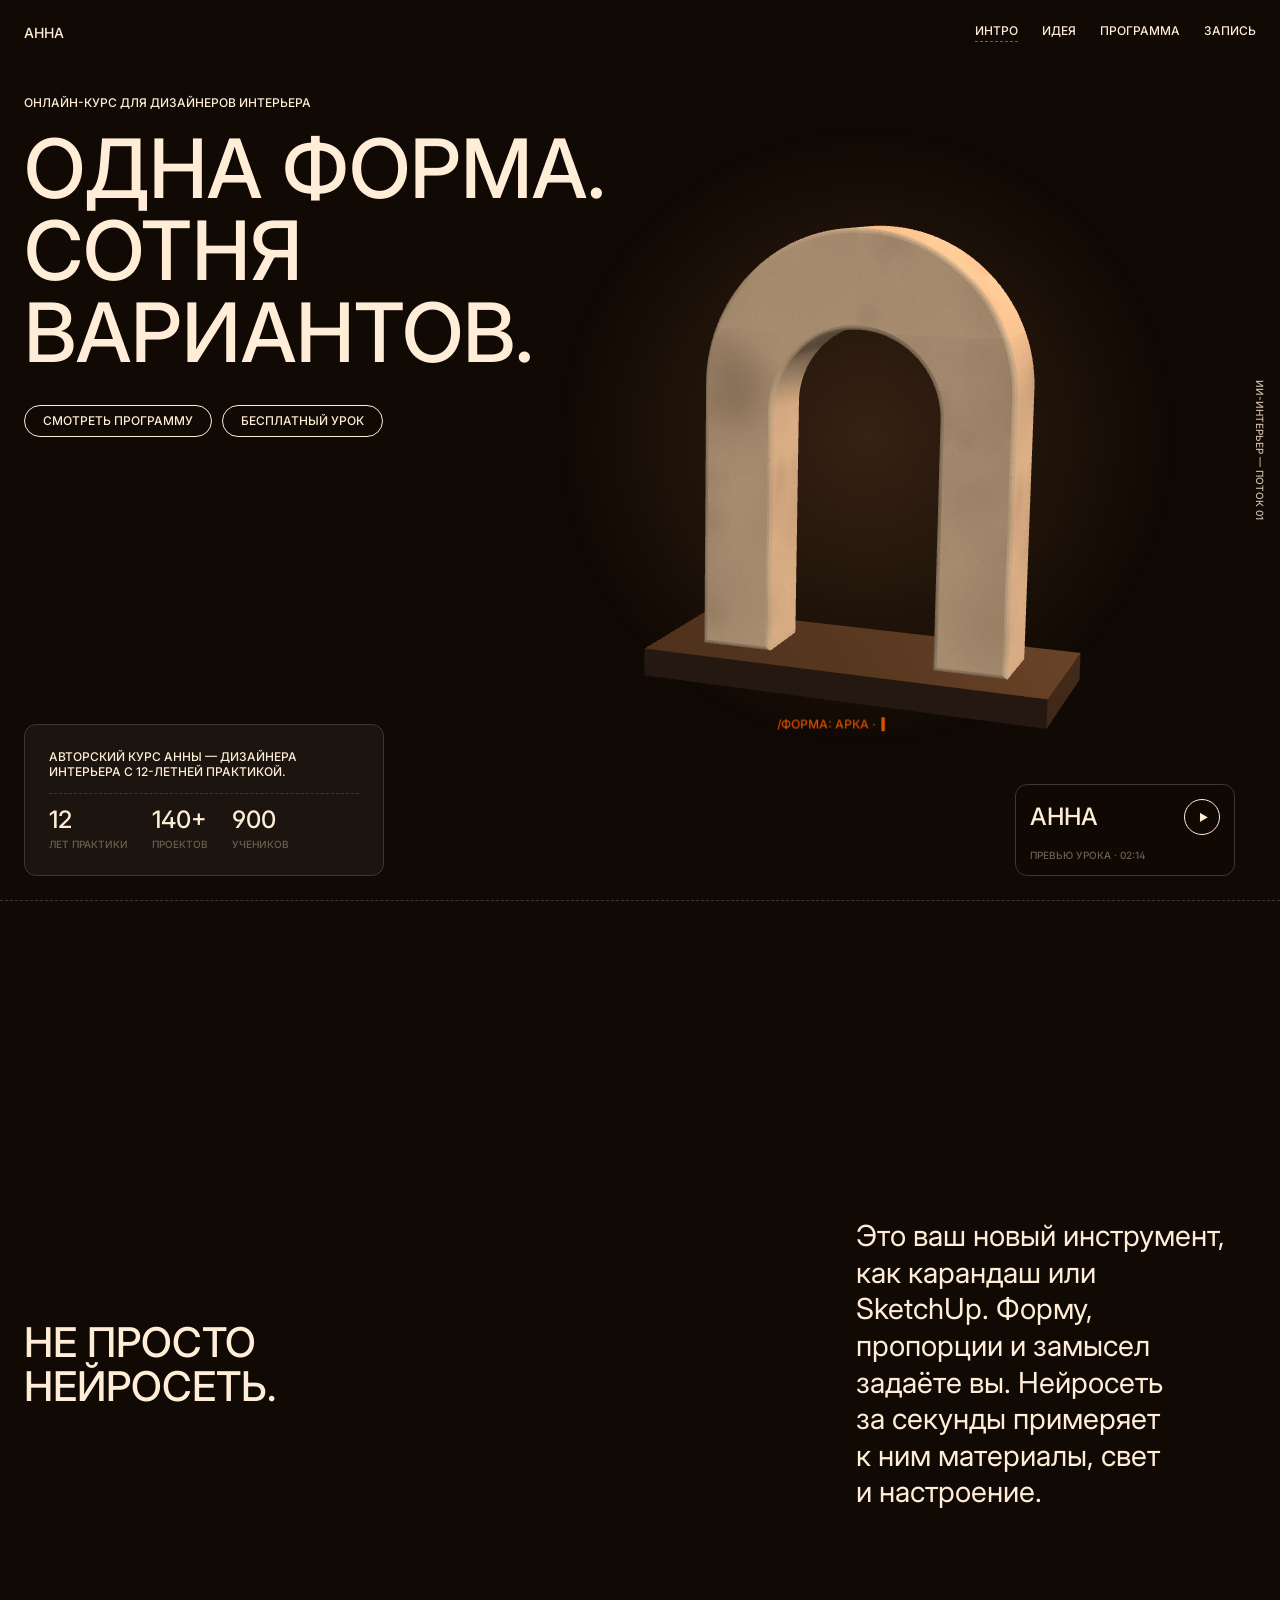
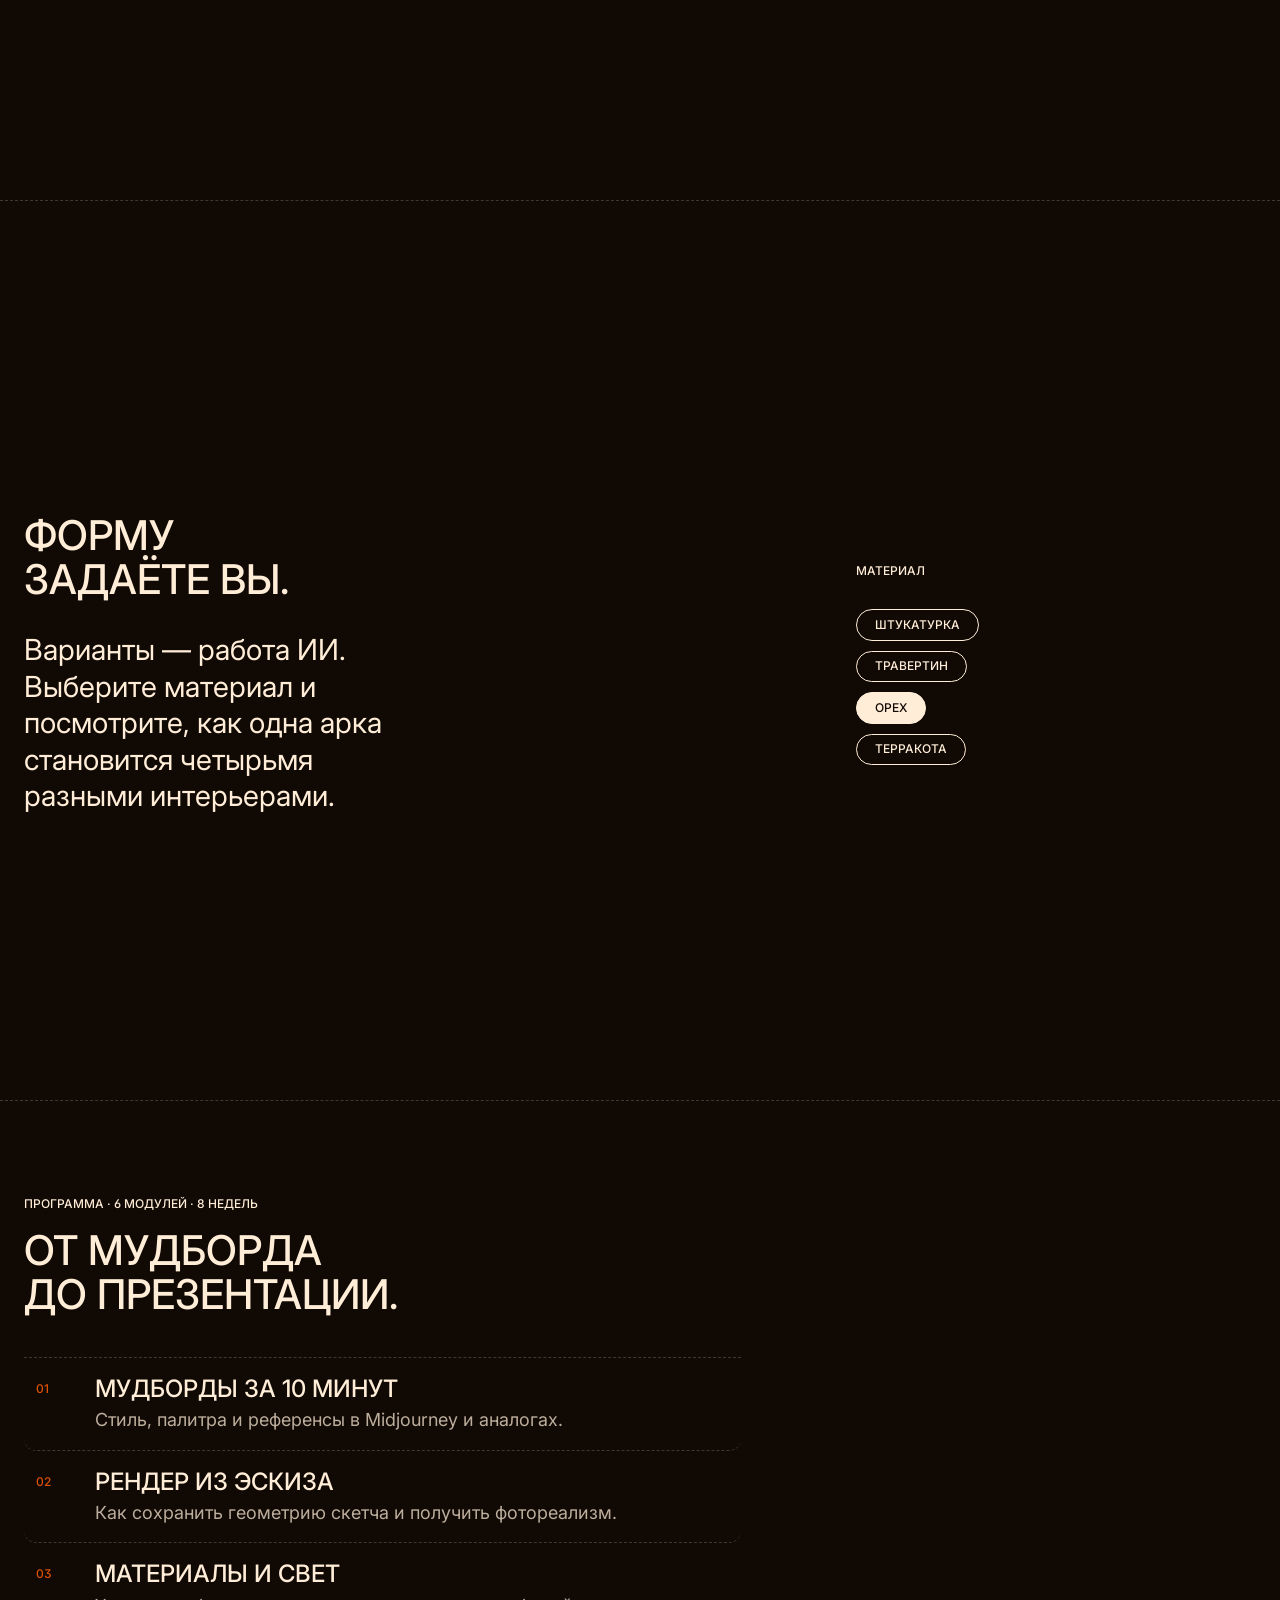
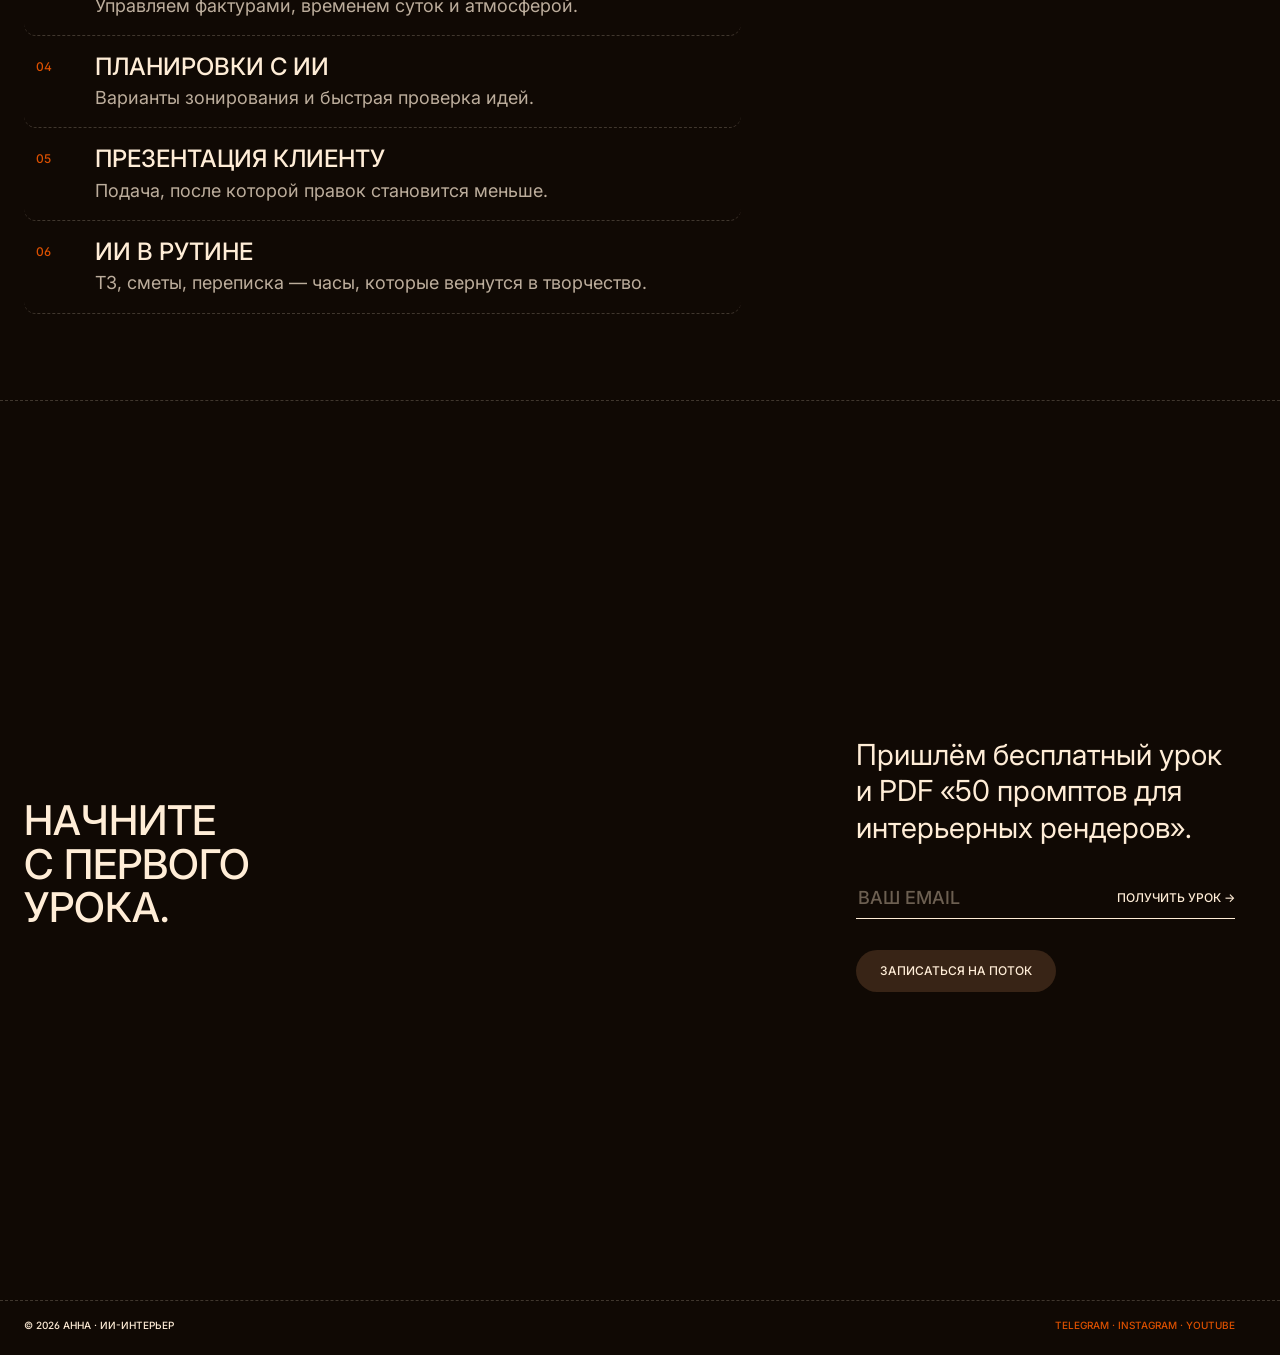
==== commit f1432f71: "Rebuild site from scratch around a new design system DESIGN.md adapts the darkroom editorial referen" ====
--- a/index.html
+++ b/index.html
@@ -3,226 +3,126 @@
 <head>
   <meta charset="utf-8">
   <meta name="viewport" content="width=device-width, initial-scale=1">
-  <title>Анна · ИИ для дизайнеров интерьера</title>
-  <meta name="description" content="Онлайн-курс: как дизайнеру интерьера встроить нейросети в работу — мудборды, визуализации из эскиза, презентации клиенту.">
+  <title>Анна · ИИ-интерьер — курс для дизайнеров</title>
+  <meta name="description" content="Онлайн-курс для дизайнеров интерьера: вы задаёте форму, нейросеть перебирает материалы, свет и настроение. Мудборды, рендеры из эскиза, презентации клиенту.">
   <link rel="preconnect" href="https://fonts.googleapis.com">
   <link rel="preconnect" href="https://fonts.gstatic.com" crossorigin>
-  <link href="https://fonts.googleapis.com/css2?family=Caveat:wght@500&family=Inter:wght@400;500&display=swap" rel="stylesheet">
+  <link href="https://fonts.googleapis.com/css2?family=Inter:wght@400;500&display=swap" rel="stylesheet">
   <link rel="stylesheet" href="styles.css">
 </head>
 <body>
-  <!-- фиксированная навигация -->
+  <!-- 3D-сцена: одна арка на весь сайт -->
+  <div class="halo" id="halo" aria-hidden="true"></div>
+  <canvas id="scene" aria-hidden="true"></canvas>
+  <div class="fallback-arch" aria-hidden="true"></div>
+  <p class="prompt" id="prompt" aria-live="polite"></p>
+
   <header class="nav">
-    <a class="logo" href="#top">Анна</a>
+    <a class="logo" href="#intro">Анна</a>
     <nav class="nav-links">
-      <a href="#top" class="active">Интро</a>
+      <a href="#intro">Интро</a>
       <a href="#idea">Идея</a>
       <a href="#program">Программа</a>
-      <a href="#join">Контакт</a>
+      <a href="#join">Запись</a>
     </nav>
   </header>
 
-  <!-- вертикальная подпись по правому краю -->
-  <div class="side-label" aria-hidden="true">Анна / AI-Interior — курс 01</div>
+  <div class="side-label" aria-hidden="true">ИИ-интерьер — поток 01</div>
 
   <main>
-    <!-- ============ HERO ============ -->
-    <section class="hero" id="top">
-      <div class="hero-text">
-        <p class="tagline">Онлайн-курс · ИИ для дизайнеров интерьера</p>
-        <h1>Из эскиза<br>в интерьер<br>за минуты.</h1>
-
-        <div class="info-card">
-          <p class="info-head">Авторский курс Анны — практикующего дизайнера интерьера.</p>
-          <hr class="dash">
-          <ul class="stats">
-            <li><b>12</b>лет в профессии</li>
-            <li><b>140+</b>проектов</li>
-            <li><b>900</b>учеников</li>
-          </ul>
-        </div>
-
-        <div class="hero-actions">
-          <a href="#program" class="btn btn-fill">Смотреть программу</a>
-          <a href="#join" class="btn btn-ghost">Бесплатный урок</a>
+    <!-- ============ 1. HERO ============ -->
+    <section class="hero" id="intro" data-pose="hero" data-mat="plaster">
+      <div class="hero-lockup">
+        <p class="label">Онлайн-курс для дизайнеров интерьера</p>
+        <h1>Одна форма.<br>Сотня<br>вариантов.</h1>
+        <div class="actions">
+          <a class="btn-ghost" href="#program">Смотреть программу</a>
+          <a class="btn-ghost" href="#join">Бесплатный урок</a>
         </div>
       </div>
 
-      <div class="stage" id="stage">
-        <svg viewBox="0 0 800 600" role="img" aria-label="Эскиз гостиной превращается в цветной интерьер">
-          <defs>
-            <pattern id="grid" width="20" height="20" patternUnits="userSpaceOnUse">
-              <path d="M20 0H0V20" fill="none" stroke="#ffedd7" stroke-opacity=".05" stroke-width="1"/>
-            </pattern>
-            <filter id="pencil" x="-2%" y="-2%" width="104%" height="104%">
-              <feTurbulence type="fractalNoise" baseFrequency="0.035" numOctaves="2" seed="3"/>
-              <feDisplacementMap in="SourceGraphic" scale="2.6"/>
-            </filter>
-            <filter id="soft" x="-30%" y="-30%" width="160%" height="160%">
-              <feGaussianBlur stdDeviation="7"/>
-            </filter>
-            <filter id="grain">
-              <feTurbulence type="fractalNoise" baseFrequency="0.9" numOctaves="2" stitchTiles="stitch"/>
-              <feColorMatrix values="0 0 0 0 0  0 0 0 0 0  0 0 0 0 0  0 0 0 .07 0"/>
-            </filter>
+      <aside class="info-card">
+        <p class="label">Авторский курс Анны — дизайнера интерьера с 12-летней практикой.</p>
+        <hr class="dash">
+        <ul class="stats">
+          <li><b>12</b>лет практики</li>
+          <li><b>140+</b>проектов</li>
+          <li><b>900</b>учеников</li>
+        </ul>
+      </aside>
 
-            <linearGradient id="gCeil" x1="0" y1="0" x2="0" y2="1"><stop offset="0" stop-color="#F6F1EA"/><stop offset="1" stop-color="#EAE1D5"/></linearGradient>
-            <linearGradient id="gBack" x1="0" y1="0" x2="0" y2="1"><stop offset="0" stop-color="#EFE6DA"/><stop offset="1" stop-color="#E2D5C4"/></linearGradient>
-            <linearGradient id="gLeft" x1="0" y1="0" x2="1" y2="0"><stop offset="0" stop-color="#D3C4B0"/><stop offset="1" stop-color="#E4D8C8"/></linearGradient>
-            <linearGradient id="gRight" x1="0" y1="0" x2="1" y2="0"><stop offset="0" stop-color="#E7DCCD"/><stop offset="1" stop-color="#D2C2AD"/></linearGradient>
-            <linearGradient id="gFloor" x1="0" y1="0" x2="0" y2="1"><stop offset="0" stop-color="#B0805A"/><stop offset="1" stop-color="#7A5134"/></linearGradient>
-            <linearGradient id="gSky" x1="0" y1="0" x2="0" y2="1"><stop offset="0" stop-color="#B7C7DE"/><stop offset=".55" stop-color="#F0D6BA"/><stop offset="1" stop-color="#F5BE8C"/></linearGradient>
-            <linearGradient id="gBeam" x1="0" y1="0" x2="0" y2="1"><stop offset="0" stop-color="#FFD9A6" stop-opacity=".55"/><stop offset="1" stop-color="#FFD9A6" stop-opacity="0"/></linearGradient>
-            <linearGradient id="gLinen" x1="0" y1="0" x2="0" y2="1"><stop offset="0" stop-color="#E6DCCD"/><stop offset="1" stop-color="#CDBEA8"/></linearGradient>
-            <linearGradient id="gSeat" x1="0" y1="0" x2="0" y2="1"><stop offset="0" stop-color="#DCD0BE"/><stop offset="1" stop-color="#BFAE97"/></linearGradient>
-            <linearGradient id="gArt" x1="0" y1="0" x2="1" y2="1"><stop offset="0" stop-color="#C2613F"/><stop offset="1" stop-color="#EBB67E"/></linearGradient>
-            <linearGradient id="gWood" x1="0" y1="0" x2="0" y2="1"><stop offset="0" stop-color="#7A563C"/><stop offset="1" stop-color="#5A3D29"/></linearGradient>
-            <linearGradient id="gClay" x1="0" y1="0" x2="1" y2="0"><stop offset="0" stop-color="#D6C3AC"/><stop offset="1" stop-color="#B49C80"/></linearGradient>
-            <radialGradient id="gGlow"><stop offset="0" stop-color="#FFE3B3" stop-opacity=".95"/><stop offset="1" stop-color="#FFE3B3" stop-opacity="0"/></radialGradient>
-            <radialGradient id="gWarm" cx=".5" cy=".42" r=".65"><stop offset="0" stop-color="#FFC98E" stop-opacity=".22"/><stop offset="1" stop-color="#5A3D29" stop-opacity=".16"/></radialGradient>
-            <linearGradient id="gScan" x1="0" y1="0" x2="1" y2="0"><stop offset="0" stop-color="#ffedd7" stop-opacity="0"/><stop offset="1" stop-color="#ffedd7" stop-opacity=".35"/></linearGradient>
+      <a class="preview-card" href="#join">
+        <span class="preview-mark">Анна</span>
+        <span class="play" aria-hidden="true">▶</span>
+        <span class="micro">Превью урока · 02:14</span>
+      </a>
+    </section>
 
-            <clipPath id="windowClip"><path d="M340 340V215A60 60 0 0 1 460 215V340Z"/></clipPath>
-            <clipPath id="reveal"><rect id="revealRect" x="0" y="0" width="0" height="600"/></clipPath>
-          </defs>
+    <!-- ============ 2. ИДЕЯ ============ -->
+    <section class="reveal" id="idea" data-pose="idea" data-mat="travertine">
+      <h2>Не просто<br>нейросеть.</h2>
+      <div class="spacer" aria-hidden="true"></div>
+      <p class="body">Это ваш новый инструмент, как карандаш или SketchUp. Форму, пропорции и замысел задаёте вы. Нейросеть за&nbsp;секунды примеряет к&nbsp;ним материалы, свет и&nbsp;настроение.</p>
+    </section>
 
-          <!-- тёмный «чертёжный» фон -->
-          <rect width="800" height="600" fill="#100904"/>
-          <rect width="800" height="600" fill="url(#grid)"/>
-
-          <!-- слой эскиза -->
-          <g id="sketch" filter="url(#pencil)"></g>
-          <g id="notes" class="notes">
-            <path d="M560 300 q30 -30 70 -36" class="note-line"/>
-            <text x="636" y="262">диван, лён</text>
-            <path d="M465 190 q40 -10 70 -40" class="note-line"/>
-            <text x="540" y="146">арка 2,1 м</text>
-            <path d="M612 470 q40 2 66 -22" class="note-line"/>
-            <text x="664" y="440">ковёр, джут</text>
-            <text x="360" y="102" class="dim">4 200</text>
-          </g>
-
-          <!-- слой рендера -->
-          <g id="render" clip-path="url(#reveal)"></g>
-
-          <!-- сканер / разделитель -->
-          <rect id="scan" x="-90" y="0" width="90" height="600" fill="url(#gScan)" opacity="0"/>
-          <g id="divider" opacity="0">
-            <line x1="0" y1="0" x2="0" y2="600" stroke="#ffedd7" stroke-width="2"/>
-            <circle cx="0" cy="300" r="19" fill="#100904" stroke="#ffedd7" stroke-width="1.5"/>
-            <path d="M-6 292l-7 8 7 8M6 292l7 8-7 8" fill="none" stroke="#ffedd7" stroke-width="1.8" stroke-linecap="round" stroke-linejoin="round"/>
-          </g>
-        </svg>
-
-        <span class="tag tag-left">ИИ-рендер</span>
-        <span class="tag tag-right">Эскиз</span>
-
-        <div class="status" id="status" aria-live="polite">
-          <span class="dot"></span>
-          <span class="status-text" id="statusText">Рисуем эскиз…</span>
-          <code id="prompt"></code>
+    <!-- ============ 3. МАТЕРИАЛЫ ============ -->
+    <section class="reveal" id="materials" data-pose="materials" data-mat="choice">
+      <div class="col">
+        <h2>Форму<br>задаёте вы.</h2>
+        <p class="body">Варианты — работа ИИ. Выберите материал и посмотрите, как одна арка становится четырьмя разными интерьерами.</p>
+      </div>
+      <div class="spacer" aria-hidden="true"></div>
+      <div class="col chips-col">
+        <p class="label">Материал</p>
+        <div class="chips" role="radiogroup" aria-label="Материал арки">
+          <button class="chip" role="radio" aria-checked="false" data-mat="plaster">Штукатурка</button>
+          <button class="chip" role="radio" aria-checked="false" data-mat="travertine">Травертин</button>
+          <button class="chip" role="radio" aria-checked="true" data-mat="walnut">Орех</button>
+          <button class="chip" role="radio" aria-checked="false" data-mat="terracotta">Терракота</button>
         </div>
-
-        <button class="replay" id="replay" type="button" aria-label="Проиграть анимацию заново">↻</button>
-        <div class="handle-zone" id="handleZone" role="slider" tabindex="0" aria-label="Сравнить эскиз и рендер" aria-valuemin="0" aria-valuemax="100" aria-valuenow="0"></div>
       </div>
     </section>
 
-    <!-- ============ REVEAL: идея ============ -->
-    <section class="reveal" id="idea">
-      <h2>Не просто<br>нейросеть.</h2>
-
-      <figure class="object" aria-hidden="true">
-        <svg viewBox="0 0 300 400">
-          <defs>
-            <linearGradient id="oSky" x1="0" y1="0" x2="0" y2="1">
-              <stop offset="0" stop-color="#6d7f9c"/><stop offset=".5" stop-color="#e9b98a"/><stop offset="1" stop-color="#dc7a3a"/>
-            </linearGradient>
-            <radialGradient id="oHalo" cx=".5" cy=".5" r=".5">
-              <stop offset="0" stop-color="#ffb46e" stop-opacity=".35"/><stop offset="1" stop-color="#ffb46e" stop-opacity="0"/>
-            </radialGradient>
-            <linearGradient id="oRim" x1="1" y1="0" x2="0" y2="1">
-              <stop offset="0" stop-color="#ffedd7"/><stop offset=".5" stop-color="#6c5f51"/><stop offset="1" stop-color="#382416"/>
-            </linearGradient>
-            <clipPath id="oArch"><path d="M70 360V150A80 80 0 0 1 230 150V360Z"/></clipPath>
-          </defs>
-          <ellipse cx="160" cy="210" rx="150" ry="190" fill="url(#oHalo)"/>
-          <path d="M70 360V150A80 80 0 0 1 230 150V360Z" fill="url(#oSky)"/>
-          <g clip-path="url(#oArch)">
-            <path d="M70 300Q120 270 170 290T230 282V360H70Z" fill="#7a4a2c" opacity=".75"/>
-            <path d="M70 326Q130 304 180 318T230 312V360H70Z" fill="#3f2414" opacity=".9"/>
-          </g>
-          <path d="M150 70V360M70 228H230" stroke="#100904" stroke-width="6"/>
-          <path d="M70 360V150A80 80 0 0 1 230 150V360Z" fill="none" stroke="url(#oRim)" stroke-width="8"/>
-          <path d="M56 360H244V372H56Z" fill="#382416"/>
-        </svg>
-      </figure>
-
-      <p class="body">Это инструмент, который ускоряет ваш вкус, а&nbsp;не&nbsp;заменяет его. Вы&nbsp;остаётесь автором — нейросеть берёт на&nbsp;себя рутину и&nbsp;даёт десять вариантов там, где раньше был&nbsp;один.</p>
-    </section>
-
-    <!-- ============ HOW ============ -->
-    <section class="how" id="how">
-      <p class="tagline">Как это работает</p>
-      <ol class="steps">
-        <li>
-          <span class="num">01</span>
-          <h3>Эскиз</h3>
-          <p>Рисуете от руки или берёте фото пустой комнаты. Задаёте пропорции, свет и композицию.</p>
-        </li>
-        <li>
-          <span class="num">02</span>
-          <h3>Промпт</h3>
-          <p>Описываете стиль, материалы и настроение на языке, который понимает ИИ. Дам готовые формулы.</p>
-        </li>
-        <li>
-          <span class="num">03</span>
-          <h3>Рендер</h3>
-          <p>Получаете десять вариантов за пять минут, выбираете лучший и дорабатываете под клиента.</p>
-        </li>
-      </ol>
-    </section>
-
-    <!-- ============ PROGRAM ============ -->
-    <section class="program" id="program">
-      <div class="program-head">
-        <h2>Шесть модулей.<br>От мудборда<br>до презентации.</h2>
-        <a href="#join" class="btn btn-ghost">Записаться</a>
-      </div>
-      <div class="modules">
-        <article><span>М—01</span><h3>Мудборды за 10 минут</h3><p>Midjourney и аналоги: стиль, палитра, референсы.</p></article>
-        <article><span>М—02</span><h3>Рендер из эскиза</h3><p>Как сохранить геометрию скетча и получить фотореализм.</p></article>
-        <article><span>М—03</span><h3>Планировки с ИИ</h3><p>Варианты зонирования и быстрые проверки идей.</p></article>
-        <article><span>М—04</span><h3>Материалы и свет</h3><p>Управляем фактурами, временем суток и атмосферой.</p></article>
-        <article><span>М—05</span><h3>Презентация клиенту</h3><p>Собираем убедительную подачу и закрываем правки.</p></article>
-        <article><span>М—06</span><h3>ИИ в рутине</h3><p>Сметы, ТЗ, переписка — освобождаем часы на творчество.</p></article>
+    <!-- ============ 4. ПРОГРАММА ============ -->
+    <section class="program" id="program" data-pose="program" data-mat="terracotta">
+      <div class="program-list">
+        <p class="label">Программа · 6 модулей · 8 недель</p>
+        <h2>От мудборда<br>до презентации.</h2>
+        <ol class="rows">
+          <li><span class="n">01</span><h3>Мудборды за 10 минут</h3><p>Стиль, палитра и референсы в Midjourney и аналогах.</p></li>
+          <li><span class="n">02</span><h3>Рендер из эскиза</h3><p>Как сохранить геометрию скетча и получить фотореализм.</p></li>
+          <li><span class="n">03</span><h3>Материалы и свет</h3><p>Управляем фактурами, временем суток и атмосферой.</p></li>
+          <li><span class="n">04</span><h3>Планировки с ИИ</h3><p>Варианты зонирования и быстрая проверка идей.</p></li>
+          <li><span class="n">05</span><h3>Презентация клиенту</h3><p>Подача, после которой правок становится меньше.</p></li>
+          <li><span class="n">06</span><h3>ИИ в рутине</h3><p>ТЗ, сметы, переписка — часы, которые вернутся в творчество.</p></li>
+        </ol>
       </div>
     </section>
 
-    <!-- ============ JOIN ============ -->
-    <section class="reveal join" id="join">
-      <h2>Попробуйте<br>бесплатно.</h2>
-      <div class="join-right">
-        <p class="body">Первый урок и PDF «50 промптов для интерьерных рендеров» придут на почту в течение минуты.</p>
-        <form class="join-form" onsubmit="event.preventDefault(); this.classList.add('sent');">
+    <!-- ============ 5. ЗАПИСЬ ============ -->
+    <section class="reveal join" id="join" data-pose="join" data-mat="plaster">
+      <h2>Начните<br>с первого<br>урока.</h2>
+      <div class="spacer" aria-hidden="true"></div>
+      <div class="col">
+        <p class="body">Пришлём бесплатный урок и&nbsp;PDF «50&nbsp;промптов для интерьерных рендеров».</p>
+        <form class="field-form" id="leadForm">
           <label class="field">
             <input type="email" required placeholder="Ваш email" aria-label="Email">
-            <button type="submit" aria-label="Получить урок">Получить →</button>
+            <button type="submit">Получить урок →</button>
           </label>
-          <p class="sent-msg">Готово. Проверьте почту.</p>
+          <p class="sent micro">Готово. Проверьте почту.</p>
         </form>
+        <a class="btn-fill" href="#join">Записаться на поток</a>
       </div>
     </section>
   </main>
 
   <footer class="footer">
-    <hr class="dash">
-    <div class="footer-row">
-      <span>© 2026 Анна / AI-Interior</span>
-      <span class="credit">Telegram · Instagram · YouTube</span>
-    </div>
+    <span class="micro">© 2026 Анна · ИИ-интерьер</span>
+    <span class="micro credit">Telegram · Instagram · YouTube</span>
   </footer>
 
+  <script src="vendor/three.min.js"></script>
   <script src="main.js"></script>
 </body>
 </html>
--- a/styles.css
+++ b/styles.css
@@ -1,4 +1,4 @@
-/* Основа — DESIGN.md (darkroom editorial), адаптировано под курс по ИИ в дизайне интерьера */
+/* Дизайн-система: см. DESIGN.md */
 :root {
   --cream: #ffedd7;
   --walnut: #100904;
@@ -8,20 +8,23 @@
   --ember: #dc5000;
 
   --font: "Inter", ui-sans-serif, system-ui, -apple-system, "Segoe UI", Roboto, sans-serif;
-  --hand: "Caveat", cursive;
-
+
+  --text-micro: 10px;
+  --text-label: 12px;
   --text-sub: 18px;
   --text-h-sm: 24px;
   --text-body: 29px;
   --text-h: 41px;
-  --text-display: clamp(44px, 5.2vw, 76px);
+  --text-display: clamp(51px, 6.4vw, 96px);
+  --tight: 1;
+
+  --gutter: 24px;
+  --edge: 45px;          /* правое поле: место под вертикальную подпись */
+  --gap: 18px;
 
   --r-card: 12px;
   --r-pill: 36px;
   --r-ghost: 22.5px;
-
-  --gutter: 24px;
-  --gap: 18px;
 }
 
 * { box-sizing: border-box; }
@@ -30,31 +33,58 @@
   margin: 0;
   background: var(--walnut);
   color: var(--cream);
-  font: 500 14px/1.2 var(--font);
+  font: 500 var(--text-label)/1.2 var(--font);
   font-feature-settings: "ss01" on;
+  text-transform: uppercase;
   -webkit-font-smoothing: antialiased;
-  text-transform: uppercase;
+  overflow-x: hidden;
 }
 a { color: inherit; text-decoration: none; }
-h1, h2, h3, p { margin: 0; font-weight: 500; }
-::selection { background: var(--ember); color: var(--cream); }
-
-/* Единственный «разговорный» голос: смешанный регистр, 400 */
-.body, .steps p, .modules p {
-  text-transform: none;
-  font-weight: 400;
-}
-.body { font-size: var(--text-body); line-height: 1.26; }
-
-.tagline { font-size: 12px; margin-bottom: var(--gap); }
+h1, h2, h3, p, ol, ul { margin: 0; padding: 0; font-weight: 500; }
+::selection { background: var(--bark); }
+
+.label { font-size: var(--text-label); }
+.micro { font-size: var(--text-micro); }
+.body {
+  font-size: var(--text-body); line-height: 1.26; font-weight: 400;
+  text-transform: none; max-width: 30ch;
+}
+h1 { font-size: var(--text-display); line-height: var(--tight); }
+h2 { font-size: var(--text-h); line-height: 1.06; }
 .dash { border: 0; border-top: 1px dashed var(--cork); margin: 0; }
+
+/* ---------- 3D-слой ---------- */
+#scene { position: fixed; inset: 0; width: 100%; height: 100%; z-index: 0; pointer-events: none; }
+.halo {
+  position: fixed; left: 0; top: 0; z-index: 0; pointer-events: none;
+  width: 70vmin; height: 70vmin; margin: -35vmin 0 0 -35vmin;
+  background: radial-gradient(closest-side, rgba(255, 170, 100, .16), rgba(255, 170, 100, 0));
+  will-change: transform;
+}
+.prompt {
+  position: fixed; left: 0; top: 0; z-index: 1; pointer-events: none;
+  color: var(--ember); font-size: var(--text-label); white-space: nowrap;
+  will-change: transform;
+}
+.prompt::after { content: "▍"; margin-left: 2px; animation: blink 1s steps(1) infinite; }
+@keyframes blink { 50% { opacity: 0; } }
+
+.fallback-arch { display: none; }
+.no-3d .fallback-arch {
+  display: block; position: fixed; z-index: 0; right: 16vw; top: 22vh;
+  width: 18vw; height: 28vw; border-radius: 9vw 9vw 0 0;
+  border: 3vw solid #e4d6c2; border-bottom: 0; opacity: .9;
+}
+.no-3d .prompt { display: none; }
+
+main, .nav, .footer, .side-label { position: relative; z-index: 2; }
 
 /* ---------- NAV ---------- */
 .nav {
   position: fixed; inset: 0 0 auto 0; z-index: 10;
   display: flex; justify-content: space-between; align-items: center;
-  padding: var(--gutter); font-size: 12px;
-  background: linear-gradient(var(--walnut) 30%, transparent);
+  padding: var(--gutter);
+  background: linear-gradient(var(--walnut) 60%, rgba(16, 9, 4, 0));
 }
 .logo { font-size: 14px; }
 .nav-links { display: flex; gap: var(--gutter); }
@@ -62,180 +92,134 @@
 .nav-links a:hover, .nav-links a.active { border-bottom-color: var(--driftwood); }
 
 .side-label {
-  position: fixed; right: 6px; top: 50%; z-index: 9;
-  transform: translateY(-50%) rotate(90deg); transform-origin: center;
-  font-size: 10px; white-space: nowrap; opacity: .7; pointer-events: none;
-  width: 0; display: flex; justify-content: center;
+  position: fixed; z-index: 10; right: 14px; top: 50%;
+  writing-mode: vertical-rl; transform: translateY(-50%);
+  font-size: var(--text-micro); opacity: .8; pointer-events: none;
 }
 
 /* ---------- BUTTONS ---------- */
-.btn {
+.btn-ghost, .chip {
   display: inline-flex; align-items: center; justify-content: center;
-  font: 500 12px/1 var(--font); text-transform: uppercase; cursor: pointer;
+  padding: 7.5px 18px; border: 1px solid var(--cream); border-radius: var(--r-ghost);
+  background: transparent; color: var(--cream);
+  font: 500 var(--text-label)/1.2 var(--font); text-transform: uppercase; cursor: pointer;
   transition: background .2s, color .2s;
 }
-.btn-fill { background: var(--bark); color: var(--cream); border-radius: var(--r-pill); padding: 14px 24px; }
-.btn-fill:hover { background: #4a311f; }
-.btn-ghost { border: 1px solid var(--cream); border-radius: var(--r-ghost); padding: 7.5px 18px; }
-.btn-ghost:hover { background: var(--cream); color: var(--walnut); }
-
-/* ---------- HERO ---------- */
-.hero {
+.btn-ghost:hover, .chip:hover, .chip[aria-checked="true"] { background: var(--cream); color: var(--walnut); }
+.btn-fill {
+  display: inline-flex; align-self: flex-start;
+  padding: 14px 24px; border-radius: var(--r-pill);
+  background: var(--bark); color: var(--cream); font-size: var(--text-label);
+  transition: background .2s;
+}
+.btn-fill:hover { background: #4b3120; }
+:focus-visible { outline: 1px dashed var(--cream); outline-offset: 3px; }
+
+/* ---------- SECTIONS ---------- */
+section {
   min-height: 100vh;
-  display: grid; grid-template-columns: minmax(0, 4fr) minmax(0, 7fr);
-  gap: 41px; align-items: center;
-  padding: 96px 45px 45px var(--gutter);
-}
-.hero-text { display: flex; flex-direction: column; gap: 31px; }
-.hero h1 { font-size: var(--text-display); line-height: .9; }
-.hero-actions { display: flex; gap: 12px; flex-wrap: wrap; align-items: center; }
-
+  padding: 96px var(--edge) 68px var(--gutter);
+  border-top: 1px dashed var(--cork);
+}
+section:first-child { border-top: 0; }
+
+/* 1. Hero */
+.hero { position: relative; }
+.hero-lockup { display: flex; flex-direction: column; gap: var(--gap); max-width: 56vw; }
+.hero-lockup .actions { display: flex; gap: 10px; flex-wrap: wrap; margin-top: 13px; }
 .info-card {
-  max-width: 380px; padding: var(--gutter); border-radius: var(--r-card);
+  position: absolute; left: var(--gutter); bottom: var(--gutter);
+  width: 360px; padding: var(--gutter); border-radius: var(--r-card);
   background: rgba(255, 237, 215, .05); border: 1px solid var(--cork);
-  display: flex; flex-direction: column; gap: 14px;
-}
-.info-head { font-size: 12px; line-height: 1.26; }
-.stats { list-style: none; padding: 0; margin: 0; display: flex; gap: var(--gutter); font-size: 10px; color: var(--driftwood); }
-.stats b { display: block; font-size: var(--text-h-sm); font-weight: 500; color: var(--cream); margin-bottom: 4px; line-height: 1; }
-
-/* ---------- STAGE ---------- */
-.stage {
-  position: relative; border-radius: var(--r-card); overflow: hidden;
-  border: 1px solid var(--cork); aspect-ratio: 4 / 3;
-  user-select: none; touch-action: pan-y; background: var(--walnut);
-}
-.stage svg { display: block; width: 100%; height: 100%; }
-
-#sketch path { fill: none; stroke: var(--cream); stroke-opacity: .85; stroke-width: 1.4; stroke-linecap: round; stroke-linejoin: round; }
-#sketch path.faint { stroke-width: 1; stroke-opacity: .22; stroke-dasharray: 3 6; }
-
-.notes { opacity: 0; transition: opacity .8s; }
-.notes.show { opacity: 1; }
-.notes text { font: 500 22px var(--hand); fill: var(--ember); text-transform: none; }
-.notes text.dim { font-size: 18px; fill: var(--cream); opacity: .5; }
-.notes .note-line { fill: none; stroke: var(--ember); stroke-width: 1.2; stroke-linecap: round; }
-
-.tag {
-  position: absolute; top: 14px; padding: 6px 12px; border-radius: var(--r-ghost);
-  font-size: 10px; border: 1px solid var(--cream); background: rgba(16, 9, 4, .55);
-  backdrop-filter: blur(6px); opacity: 0; transition: opacity .5s;
-}
-.tag-left { left: 14px; }
-.tag-right { right: 14px; }
-.stage.interactive .tag { opacity: 1; }
-
-.status {
-  position: absolute; left: 14px; bottom: 14px; right: 68px;
-  display: flex; align-items: center; gap: 10px; flex-wrap: wrap;
-  padding: 10px 14px; border-radius: var(--r-card);
-  background: rgba(16, 9, 4, .78); border: 1px solid var(--cork);
-  font-size: 10px; backdrop-filter: blur(8px);
-  transition: opacity .5s, transform .5s;
-}
-.status .dot { width: 6px; height: 6px; border-radius: 50%; background: var(--driftwood); flex: none; }
-.status.ai .dot { background: var(--ember); animation: pulse 1s infinite; }
-.status.done .dot { background: var(--cream); animation: none; }
-.status code {
-  font: 400 11px ui-monospace, Menlo, monospace; color: var(--ember); text-transform: none;
-  white-space: nowrap; overflow: hidden; text-overflow: ellipsis; max-width: 100%;
-}
-.status code:empty { display: none; }
-.stage.interactive .status { opacity: 0; transform: translateY(8px); pointer-events: none; }
-@keyframes pulse { 50% { opacity: .3; } }
-
-.replay {
-  position: absolute; right: 14px; bottom: 14px; z-index: 2;
-  width: 40px; height: 40px; border-radius: 50%;
-  border: 1px solid var(--cream); background: rgba(16, 9, 4, .55); color: var(--cream);
-  font-size: 18px; cursor: pointer; transition: transform .3s, background .2s;
-}
-.replay:hover { transform: rotate(-90deg); background: var(--bark); }
-
-.handle-zone { position: absolute; inset: 0; cursor: ew-resize; display: none; outline: none; }
-.stage.interactive .handle-zone { display: block; }
-.handle-zone:focus-visible { box-shadow: inset 0 0 0 1px var(--cream); border-radius: var(--r-card); }
-
-/* ---------- REVEAL (void-mode: текст / объект / текст) ---------- */
+  display: flex; flex-direction: column; gap: 14px; line-height: 1.26;
+}
+.stats { list-style: none; display: flex; gap: var(--gutter); font-size: var(--text-micro); color: var(--driftwood); }
+.stats b { display: block; color: var(--cream); font-size: var(--text-h-sm); font-weight: 500; line-height: 1; margin-bottom: 6px; }
+.preview-card {
+  position: absolute; right: var(--edge); bottom: var(--gutter);
+  width: 220px; padding: 14px; border-radius: var(--r-card); border: 1px solid var(--cork);
+  display: grid; grid-template-columns: 1fr auto; align-items: center; gap: 14px 10px;
+  background: rgba(16, 9, 4, .6); transition: border-color .2s;
+}
+.preview-card:hover { border-color: var(--cream); }
+.preview-mark { font-size: var(--text-h-sm); }
+.play {
+  width: 36px; height: 36px; border-radius: 9999px; border: 1px solid var(--cream);
+  display: grid; place-items: center; font-size: 10px; padding-left: 2px;
+}
+.preview-card .micro { grid-column: 1 / -1; color: var(--driftwood); }
+
+/* 2/3/5. Reveal: текст / объект / текст */
 .reveal {
-  min-height: 100vh;
-  display: grid; grid-template-columns: 1fr minmax(0, 0.9fr) 1fr;
+  display: grid; grid-template-columns: minmax(0, 1fr) minmax(0, 1.1fr) minmax(0, 1fr);
   gap: var(--gap); align-items: center;
-  padding: 96px 45px 68px var(--gutter);
-  border-top: 1px dashed var(--cork);
-}
-.reveal h2 { font-size: var(--text-h); line-height: .96; align-self: center; }
-.object { margin: 0; display: flex; justify-content: center; }
-.object svg { width: 100%; max-width: 380px; height: auto; animation: float 7s ease-in-out infinite; }
-@keyframes float { 50% { transform: translateY(-12px); } }
-
-/* ---------- HOW ---------- */
-.how { padding: 68px 45px 68px var(--gutter); border-top: 1px dashed var(--cork); }
-.steps { list-style: none; padding: 0; margin: 0; display: grid; grid-template-columns: repeat(3, 1fr); }
-.steps li { padding: var(--gutter) var(--gutter) var(--gutter) 0; display: flex; flex-direction: column; gap: 14px; }
-.steps li + li { border-left: 1px dashed var(--cork); padding-left: var(--gutter); }
-.num { font-size: 12px; color: var(--ember); }
-.steps h3 { font-size: var(--text-h); line-height: .9; }
-.steps p { font-size: var(--text-sub); line-height: 1.4; max-width: 340px; color: rgba(255, 237, 215, .8); }
-
-/* ---------- PROGRAM ---------- */
-.program { min-height: 100vh; padding: 96px 45px 68px var(--gutter); border-top: 1px dashed var(--cork); }
-.program-head { display: flex; justify-content: space-between; align-items: flex-end; gap: var(--gutter); margin-bottom: 45px; }
-.program h2 { font-size: var(--text-h); line-height: .96; }
-.modules { display: grid; grid-template-columns: repeat(3, 1fr); gap: var(--gap); }
-.modules article {
-  padding: var(--gutter); border-radius: var(--r-card); border: 1px solid var(--cork);
-  display: flex; flex-direction: column; gap: 12px; min-height: 200px;
-  transition: background .25s;
-}
-.modules article:hover { background: var(--bark); }
-.modules span { font-size: 10px; color: var(--ember); }
-.modules h3 { font-size: var(--text-h-sm); line-height: 1.09; margin-top: auto; }
-.modules p { font-size: 15px; line-height: 1.4; color: rgba(255, 237, 215, .7); }
-
-/* ---------- JOIN ---------- */
-.join { grid-template-columns: 1fr 1fr; }
-.join-right { display: flex; flex-direction: column; gap: 41px; max-width: 620px; }
+}
+.reveal .col { display: flex; flex-direction: column; gap: 31px; }
+.chips-col { align-self: center; }
+.chips { display: flex; flex-direction: column; align-items: flex-start; gap: 10px; }
+.reveal > .body { justify-self: start; }
+
+/* 4. Программа */
+.program { display: flex; }
+.program-list { width: min(760px, 56vw); display: flex; flex-direction: column; gap: var(--gap); }
+.rows { list-style: none; margin-top: 23px; border-top: 1px dashed var(--cork); }
+.rows li {
+  display: grid; grid-template-columns: 41px 1fr; gap: 6px var(--gap);
+  padding: var(--gap) 12px; border-bottom: 1px dashed var(--cork);
+  border-radius: var(--r-card); transition: background .2s;
+}
+.rows li:hover { background: var(--bark); }
+.rows .n { color: var(--ember); grid-row: span 2; padding-top: 6px; }
+.rows h3 { font-size: var(--text-h-sm); line-height: 1.09; }
+.rows p { font-size: var(--text-sub); line-height: 1.3; font-weight: 400; text-transform: none; color: rgba(255, 237, 215, .72); }
+
+/* 5. Запись */
+.field-form { width: 100%; max-width: 440px; }
 .field { display: flex; align-items: center; border-bottom: 1px solid var(--cream); }
 .field input {
-  flex: 1; min-width: 0; padding: 10px 2px; border: 0; border-radius: 0;
-  background: transparent; color: var(--cream); font: 500 18px var(--font); text-transform: uppercase;
+  flex: 1; min-width: 0; padding: 10px 2px; border: 0; border-radius: 0; background: transparent;
+  color: var(--cream); font: 500 var(--text-sub) var(--font); text-transform: uppercase;
 }
 .field input::placeholder { color: var(--driftwood); }
 .field input:focus { outline: none; }
 .field button {
-  border: 0; background: none; color: var(--cream); cursor: pointer;
-  font: 500 12px var(--font); text-transform: uppercase; padding: 10px 0 10px 18px;
+  border: 0; background: none; color: var(--cream); cursor: pointer; padding: 10px 0 10px var(--gap);
+  font: 500 var(--text-label) var(--font); text-transform: uppercase; white-space: nowrap;
 }
 .field button:hover { color: var(--ember); }
-.sent-msg { display: none; font-size: 18px; }
-.join-form.sent .field { display: none; }
-.join-form.sent .sent-msg { display: block; }
-
-/* ---------- FOOTER ---------- */
-.footer { padding: 0 45px var(--gutter) var(--gutter); font-size: 10px; }
-.footer-row { display: flex; justify-content: space-between; gap: var(--gap); flex-wrap: wrap; padding-top: var(--gap); }
+.sent { display: none; padding-top: 12px; }
+.field-form.done .field { display: none; }
+.field-form.done .sent { display: block; }
+
+.footer {
+  display: flex; justify-content: space-between; gap: var(--gap); flex-wrap: wrap;
+  padding: var(--gap) var(--edge) var(--gutter) var(--gutter); border-top: 1px dashed var(--cork);
+}
 .credit { color: var(--ember); }
 
 /* ---------- RESPONSIVE ---------- */
-@media (max-width: 1000px) {
-  :root { --text-body: 22px; --text-h: 34px; }
-  .hero { grid-template-columns: 1fr; min-height: auto; padding-top: 90px; }
-  .reveal { grid-template-columns: 1fr; min-height: auto; gap: 41px; padding-top: 68px; }
-  .object { order: -1; }
-  .object svg { max-width: 260px; }
-  .steps, .modules { grid-template-columns: 1fr; }
-  .steps li + li { border-left: 0; border-top: 1px dashed var(--cork); padding-left: 0; }
-  .program { min-height: auto; }
-}
-@media (max-width: 560px) {
-  :root { --gutter: 16px; --text-body: 20px; --text-h: 30px; }
-  .hero, .reveal, .how, .program, .footer { padding-left: 16px; padding-right: 28px; }
-  .nav-links { gap: 12px; }
+@media (max-width: 900px) {
+  :root { --text-body: 22px; --text-h: 34px; --edge: 32px; --gutter: 16px; }
+  section { min-height: auto; }
+  /* арка висит в верхней части экрана, текст — ниже */
+  .reveal { padding-top: 60vh; min-height: 100vh; align-content: start; }
+  .hero { display: flex; flex-direction: column; gap: 31px; }
+  .hero { padding-top: 96px; }
+  .hero-lockup { max-width: none; margin-bottom: 46vh; }
+  .info-card, .preview-card { position: static; width: auto; }
+  .reveal { grid-template-columns: minmax(0, 1fr); gap: 31px; }
+  .info-card { background: rgba(16, 9, 4, .88); }
+  .reveal .spacer { display: none; }
+  .chips { flex-direction: row; flex-wrap: wrap; }
+  .program { background: var(--walnut); position: relative; z-index: 3; }
+  .program-list { width: 100%; }
   .nav-links a:nth-child(2), .nav-links a:nth-child(3) { display: none; }
-  .program-head { flex-direction: column; align-items: flex-start; }
-  .status code { display: none; }
+}
+@media (max-width: 420px) {
+  :root { --text-body: 20px; --text-h: 31px; }
+  .prompt { font-size: var(--text-micro); }
 }
 @media (prefers-reduced-motion: reduce) {
-  .object svg { animation: none; }
-}
+  html { scroll-behavior: auto; }
+  .prompt::after { animation: none; }
+}
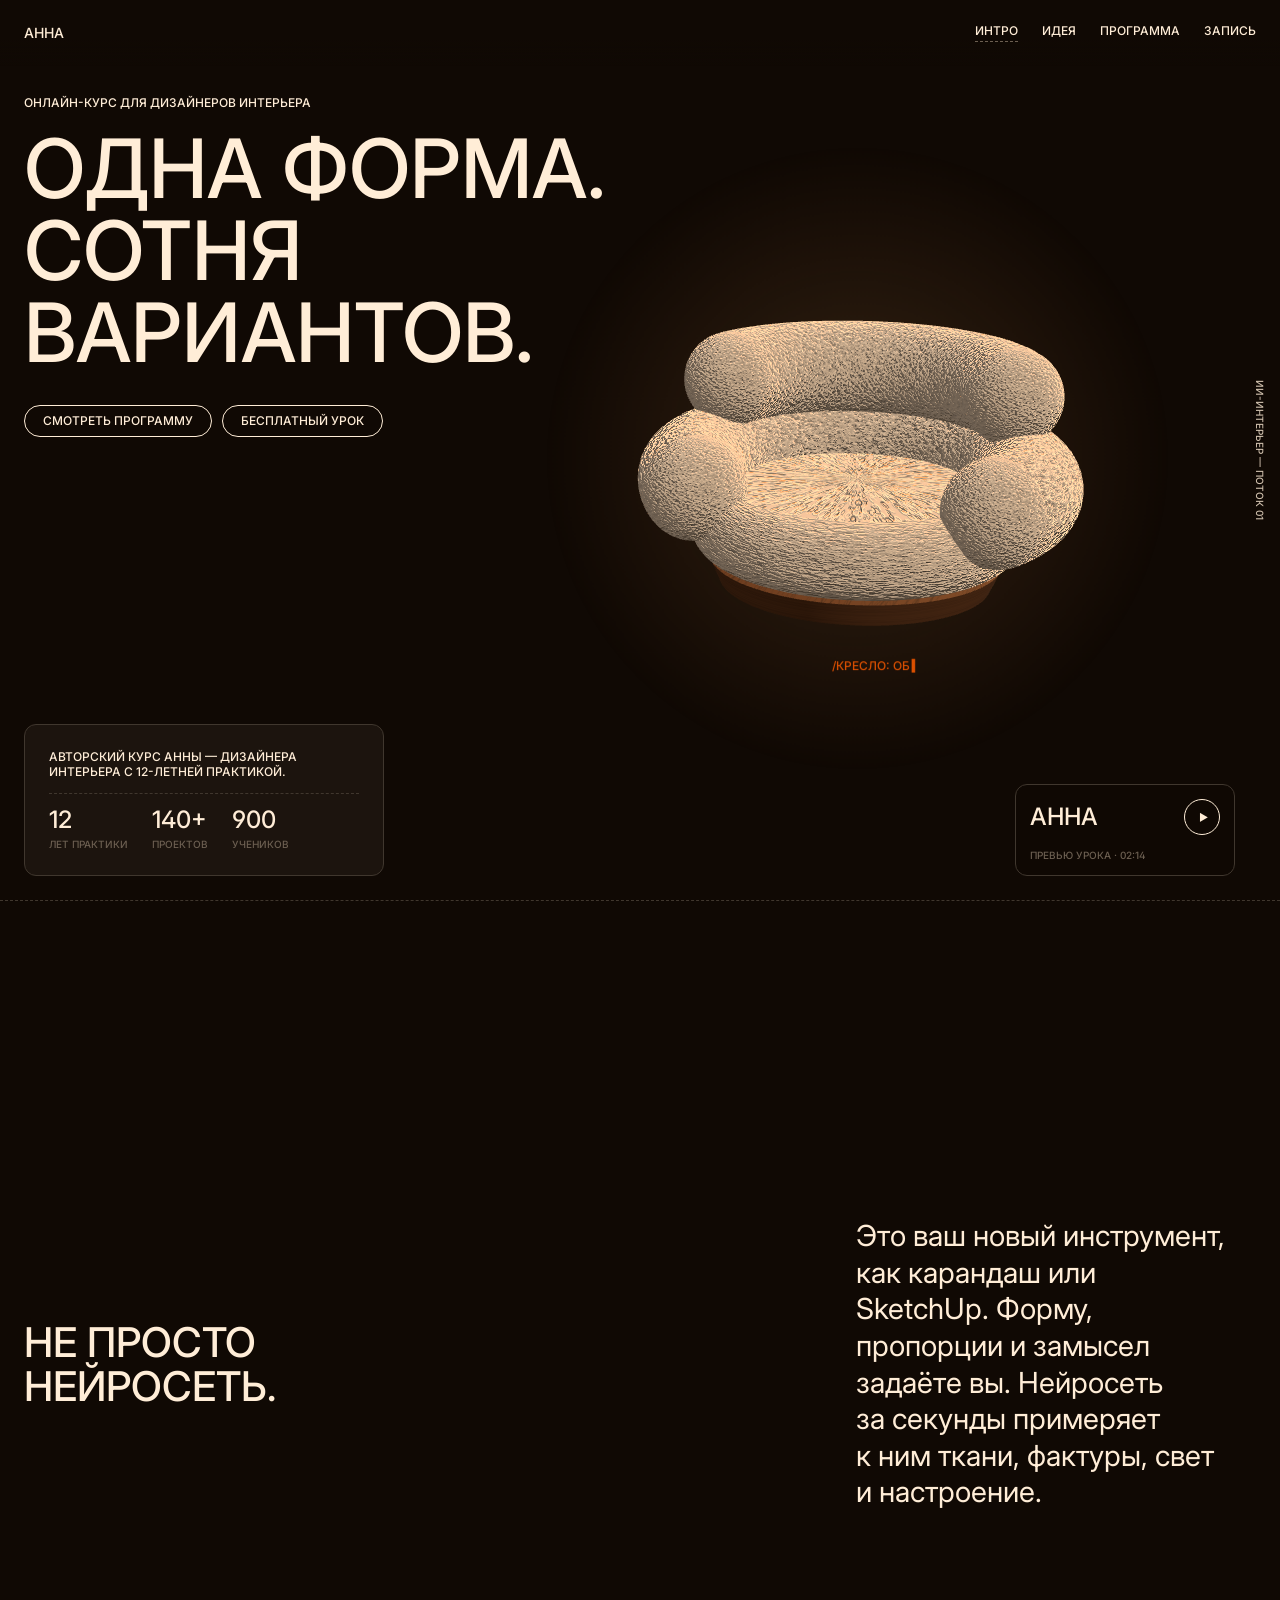
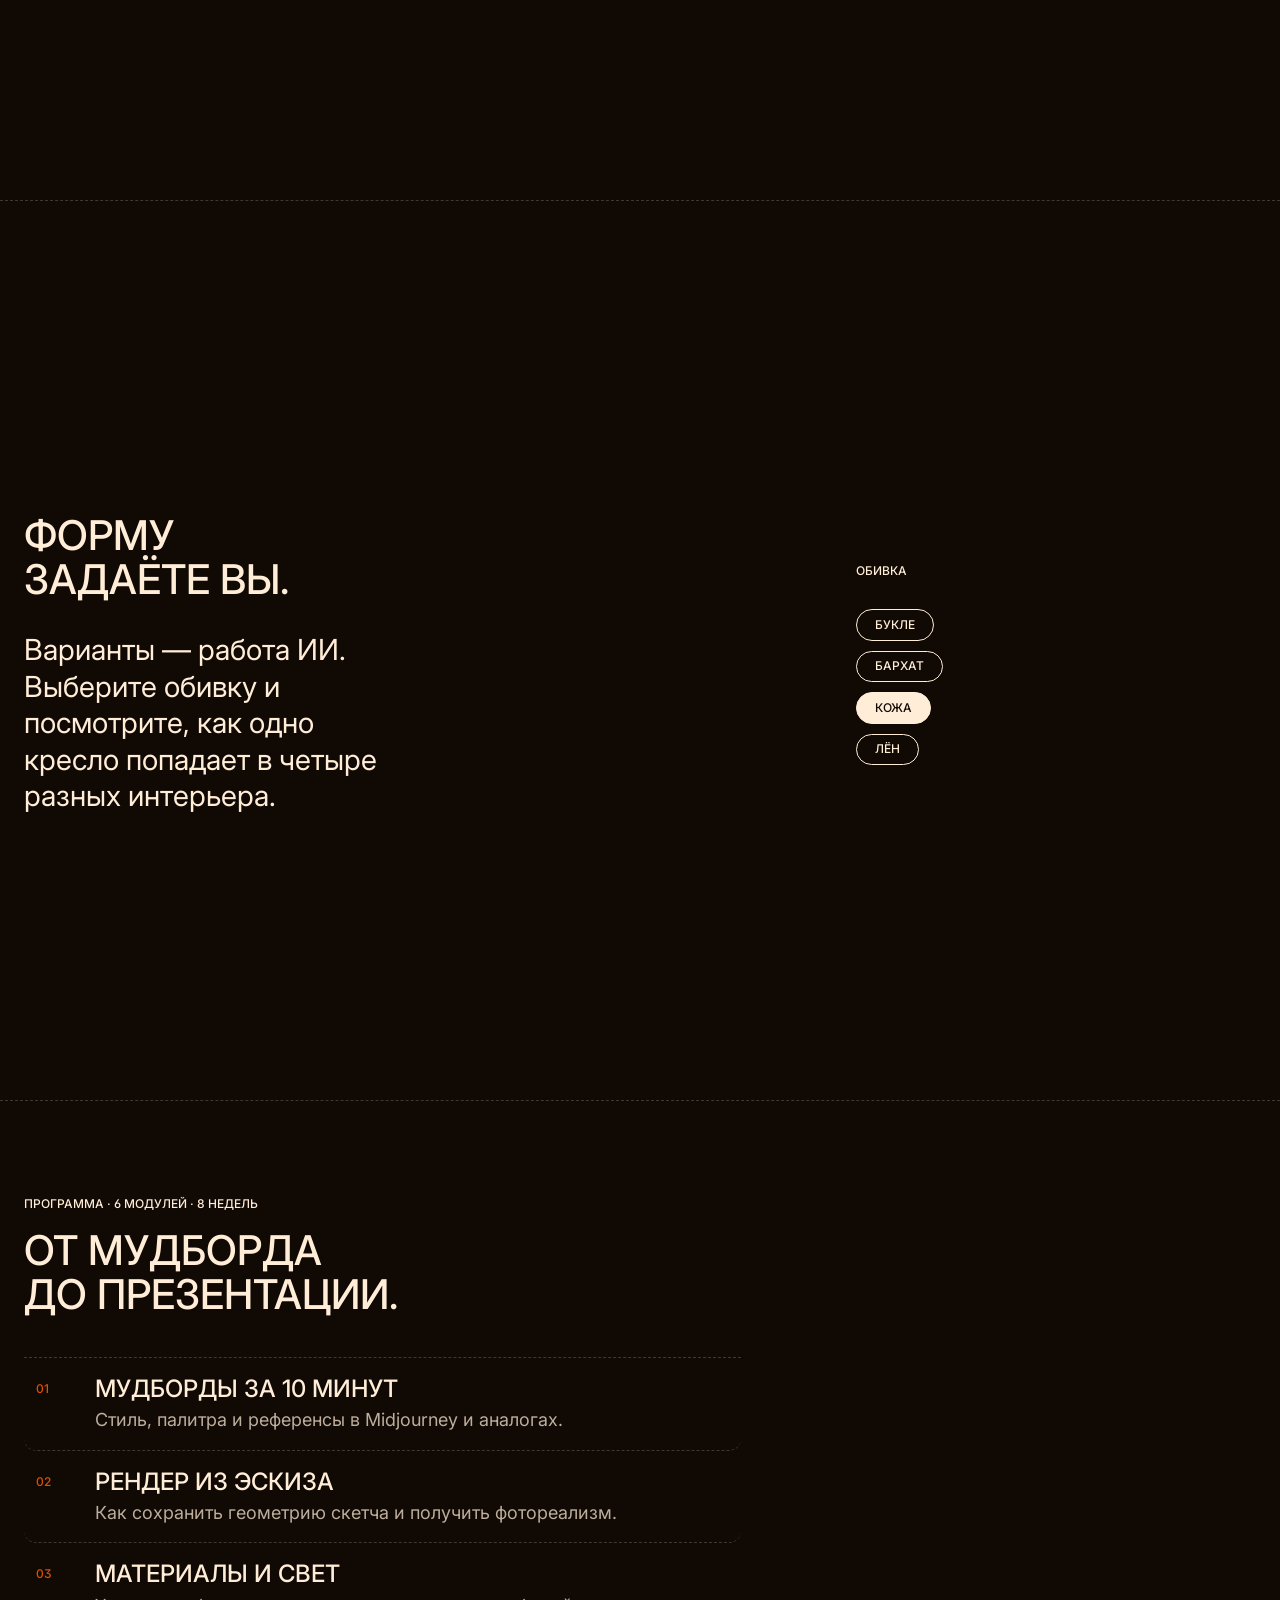
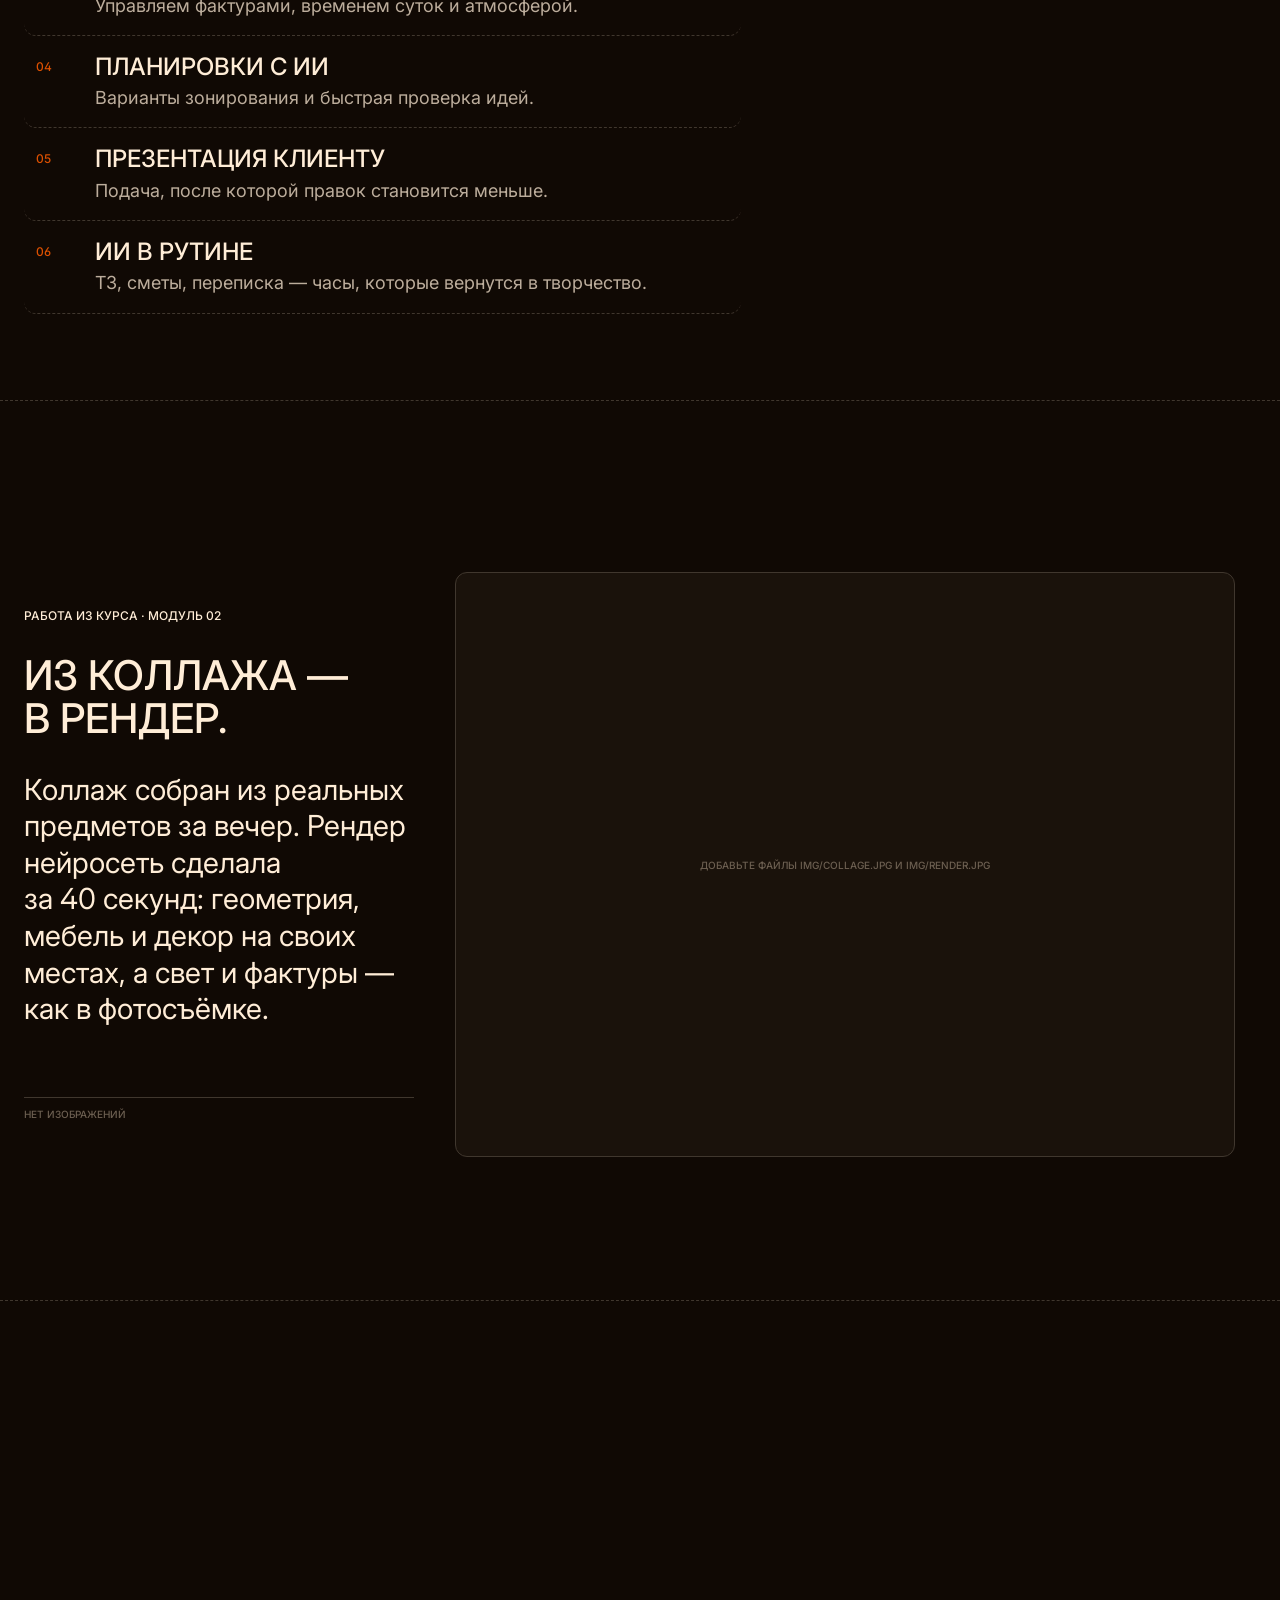
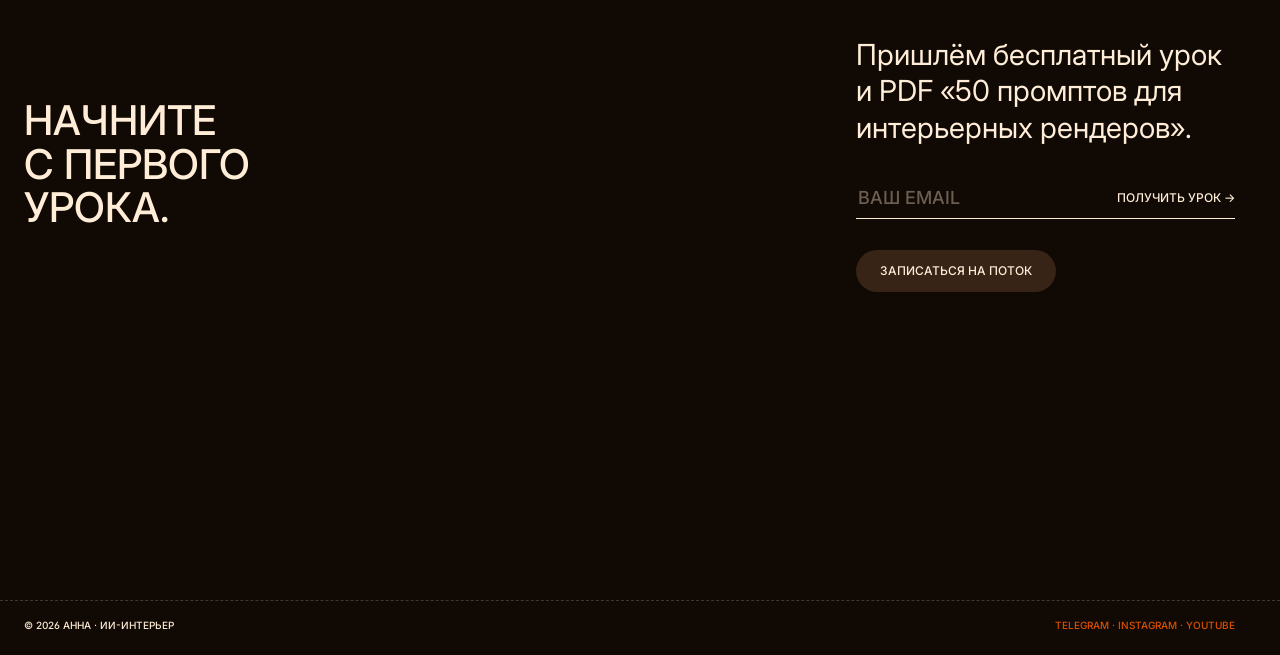
==== commit 9277a066: "Swap arch for a cloud armchair; add collage-to-render section The 3D object is now a sculptural clou" ====
--- a/index.html
+++ b/index.html
@@ -11,10 +11,10 @@
   <link rel="stylesheet" href="styles.css">
 </head>
 <body>
-  <!-- 3D-сцена: одна арка на весь сайт -->
+  <!-- 3D-сцена: одно кресло на весь сайт -->
   <div class="halo" id="halo" aria-hidden="true"></div>
   <canvas id="scene" aria-hidden="true"></canvas>
-  <div class="fallback-arch" aria-hidden="true"></div>
+  <div class="fallback-chair" aria-hidden="true"></div>
   <p class="prompt" id="prompt" aria-live="polite"></p>
 
   <header class="nav">
@@ -31,7 +31,7 @@
 
   <main>
     <!-- ============ 1. HERO ============ -->
-    <section class="hero" id="intro" data-pose="hero" data-mat="plaster">
+    <section class="hero" id="intro" data-pose="hero" data-mat="boucle">
       <div class="hero-lockup">
         <p class="label">Онлайн-курс для дизайнеров интерьера</p>
         <h1>Одна форма.<br>Сотня<br>вариантов.</h1>
@@ -59,32 +59,32 @@
     </section>
 
     <!-- ============ 2. ИДЕЯ ============ -->
-    <section class="reveal" id="idea" data-pose="idea" data-mat="travertine">
+    <section class="reveal" id="idea" data-pose="idea" data-mat="velvet">
       <h2>Не просто<br>нейросеть.</h2>
       <div class="spacer" aria-hidden="true"></div>
-      <p class="body">Это ваш новый инструмент, как карандаш или SketchUp. Форму, пропорции и замысел задаёте вы. Нейросеть за&nbsp;секунды примеряет к&nbsp;ним материалы, свет и&nbsp;настроение.</p>
+      <p class="body">Это ваш новый инструмент, как карандаш или SketchUp. Форму, пропорции и замысел задаёте вы. Нейросеть за&nbsp;секунды примеряет к&nbsp;ним ткани, фактуры, свет и&nbsp;настроение.</p>
     </section>
 
     <!-- ============ 3. МАТЕРИАЛЫ ============ -->
     <section class="reveal" id="materials" data-pose="materials" data-mat="choice">
       <div class="col">
         <h2>Форму<br>задаёте вы.</h2>
-        <p class="body">Варианты — работа ИИ. Выберите материал и посмотрите, как одна арка становится четырьмя разными интерьерами.</p>
+        <p class="body">Варианты — работа ИИ. Выберите обивку и посмотрите, как одно кресло попадает в&nbsp;четыре разных интерьера.</p>
       </div>
       <div class="spacer" aria-hidden="true"></div>
       <div class="col chips-col">
-        <p class="label">Материал</p>
-        <div class="chips" role="radiogroup" aria-label="Материал арки">
-          <button class="chip" role="radio" aria-checked="false" data-mat="plaster">Штукатурка</button>
-          <button class="chip" role="radio" aria-checked="false" data-mat="travertine">Травертин</button>
-          <button class="chip" role="radio" aria-checked="true" data-mat="walnut">Орех</button>
-          <button class="chip" role="radio" aria-checked="false" data-mat="terracotta">Терракота</button>
+        <p class="label">Обивка</p>
+        <div class="chips" role="radiogroup" aria-label="Обивка кресла">
+          <button class="chip" role="radio" aria-checked="false" data-mat="boucle">Букле</button>
+          <button class="chip" role="radio" aria-checked="false" data-mat="velvet">Бархат</button>
+          <button class="chip" role="radio" aria-checked="true" data-mat="leather">Кожа</button>
+          <button class="chip" role="radio" aria-checked="false" data-mat="linen">Лён</button>
         </div>
       </div>
     </section>
 
     <!-- ============ 4. ПРОГРАММА ============ -->
-    <section class="program" id="program" data-pose="program" data-mat="terracotta">
+    <section class="program" id="program" data-pose="program" data-mat="linen">
       <div class="program-list">
         <p class="label">Программа · 6 модулей · 8 недель</p>
         <h2>От мудборда<br>до презентации.</h2>
@@ -99,8 +99,31 @@
       </div>
     </section>
 
-    <!-- ============ 5. ЗАПИСЬ ============ -->
-    <section class="reveal join" id="join" data-pose="join" data-mat="plaster">
+    <!-- ============ 5. ЭСКИЗ → ГЕНЕРАЦИЯ ============ -->
+    <section class="gen" id="gen">
+      <div class="gen-text">
+        <p class="label">Работа из курса · модуль 02</p>
+        <h2>Из коллажа —<br>в рендер.</h2>
+        <p class="body">Коллаж собран из реальных предметов за вечер. Рендер нейросеть сделала за&nbsp;40&nbsp;секунд: геометрия, мебель и&nbsp;декор на&nbsp;своих местах, а&nbsp;свет и&nbsp;фактуры — как в&nbsp;фотосъёмке.</p>
+        <div class="gen-status">
+          <p class="gen-prompt" id="genPrompt"></p>
+          <div class="gen-meter"><span id="genBar"></span></div>
+          <p class="micro gen-step" id="genStep">Ожидание</p>
+        </div>
+        <button class="btn-ghost" id="genReplay" type="button">Сгенерировать ещё раз</button>
+      </div>
+
+      <figure class="gen-frame" id="genFrame">
+        <canvas id="genCanvas" aria-label="Коллаж интерьера превращается в фотореалистичный рендер"></canvas>
+        <span class="gen-tag gen-tag-l">ИИ-рендер</span>
+        <span class="gen-tag gen-tag-r">Коллаж</span>
+        <div class="gen-handle" id="genHandle" role="slider" tabindex="0" aria-label="Сравнить коллаж и рендер" aria-valuemin="0" aria-valuemax="100" aria-valuenow="100"></div>
+        <p class="gen-missing micro">Добавьте файлы img/collage.jpg и img/render.jpg</p>
+      </figure>
+    </section>
+
+    <!-- ============ 6. ЗАПИСЬ ============ -->
+    <section class="reveal join" id="join" data-pose="join" data-mat="boucle">
       <h2>Начните<br>с первого<br>урока.</h2>
       <div class="spacer" aria-hidden="true"></div>
       <div class="col">
@@ -124,5 +147,6 @@
 
   <script src="vendor/three.min.js"></script>
   <script src="main.js"></script>
+  <script src="gen.js"></script>
 </body>
 </html>
--- a/styles.css
+++ b/styles.css
@@ -28,6 +28,7 @@
 }
 
 * { box-sizing: border-box; }
+[hidden] { display: none !important; }
 html { scroll-behavior: smooth; }
 body {
   margin: 0;
@@ -69,11 +70,11 @@
 .prompt::after { content: "▍"; margin-left: 2px; animation: blink 1s steps(1) infinite; }
 @keyframes blink { 50% { opacity: 0; } }
 
-.fallback-arch { display: none; }
-.no-3d .fallback-arch {
-  display: block; position: fixed; z-index: 0; right: 16vw; top: 22vh;
-  width: 18vw; height: 28vw; border-radius: 9vw 9vw 0 0;
-  border: 3vw solid #e4d6c2; border-bottom: 0; opacity: .9;
+.fallback-chair { display: none; }
+.no-3d .fallback-chair {
+  display: block; position: fixed; z-index: 0; right: 14vw; top: 30vh;
+  width: 24vw; height: 16vw; border-radius: 12vw 12vw 5vw 5vw;
+  background: radial-gradient(circle at 60% 30%, #f6eee2, #cdbfa6); opacity: .9;
 }
 .no-3d .prompt { display: none; }
 
@@ -173,7 +174,38 @@
 .rows h3 { font-size: var(--text-h-sm); line-height: 1.09; }
 .rows p { font-size: var(--text-sub); line-height: 1.3; font-weight: 400; text-transform: none; color: rgba(255, 237, 215, .72); }
 
-/* 5. Запись */
+/* 5. Коллаж → рендер (перекрывает 3D-кресло своим фоном) */
+.gen {
+  position: relative; z-index: 3; background: var(--walnut);
+  display: grid; grid-template-columns: minmax(0, 4fr) minmax(0, 8fr);
+  gap: 41px; align-items: center;
+}
+.gen-text { display: flex; flex-direction: column; gap: 31px; align-items: flex-start; }
+.gen-status { width: 100%; max-width: 420px; display: flex; flex-direction: column; gap: 10px; }
+.gen-prompt { color: var(--ember); min-height: 2.4em; line-height: 1.2; }
+.gen-meter { height: 1px; background: var(--cork); }
+.gen-meter span { display: block; height: 100%; width: 0; background: var(--cream); }
+.gen-step { color: var(--driftwood); }
+
+.gen-frame {
+  position: relative; margin: 0; aspect-ratio: 4 / 3;
+  border-radius: var(--r-card); overflow: hidden; border: 1px solid var(--cork); background: #1a120b;
+}
+.gen-frame canvas { display: block; width: 100%; height: 100%; }
+.gen-tag {
+  position: absolute; top: 14px; padding: 6px 12px; border-radius: var(--r-ghost);
+  border: 1px solid var(--cream); background: rgba(16, 9, 4, .6); font-size: var(--text-micro);
+  opacity: 0; transition: opacity .4s;
+}
+.gen-tag-l { left: 14px; }
+.gen-tag-r { right: 14px; }
+.gen-handle { position: absolute; inset: 0; cursor: ew-resize; display: none; touch-action: pan-y; }
+.gen-frame.compare .gen-tag { opacity: 1; }
+.gen-frame.compare .gen-handle { display: block; }
+.gen-missing { display: none; position: absolute; inset: 0; place-items: center; color: var(--driftwood); text-align: center; padding: var(--gutter); }
+.gen-frame.missing .gen-missing { display: grid; }
+
+/* 6. Запись */
 .field-form { width: 100%; max-width: 440px; }
 .field { display: flex; align-items: center; border-bottom: 1px solid var(--cream); }
 .field input {
@@ -201,7 +233,9 @@
 @media (max-width: 900px) {
   :root { --text-body: 22px; --text-h: 34px; --edge: 32px; --gutter: 16px; }
   section { min-height: auto; }
-  /* арка висит в верхней части экрана, текст — ниже */
+  .gen { grid-template-columns: minmax(0, 1fr); gap: 31px; }
+  .gen-text { order: 1; }
+  /* кресло висит в верхней части экрана, текст — ниже */
   .reveal { padding-top: 60vh; min-height: 100vh; align-content: start; }
   .hero { display: flex; flex-direction: column; gap: 31px; }
   .hero { padding-top: 96px; }
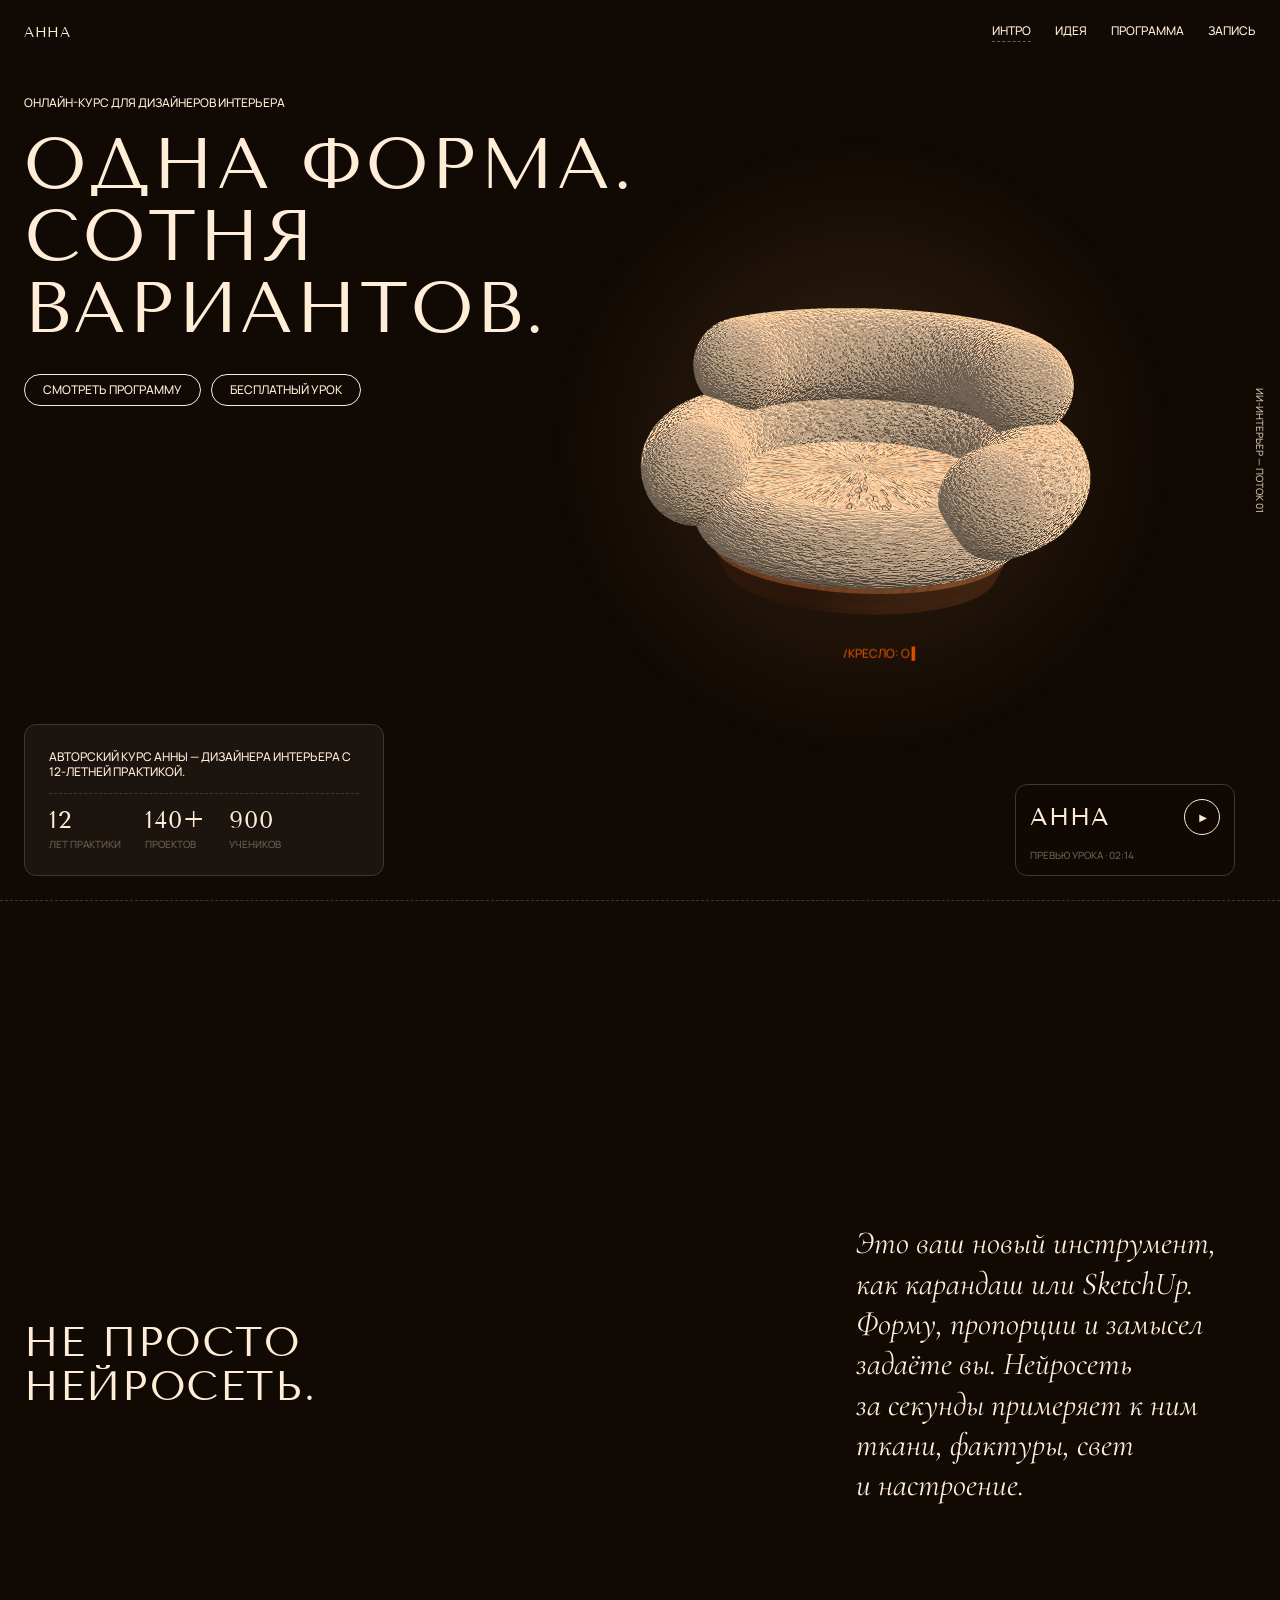
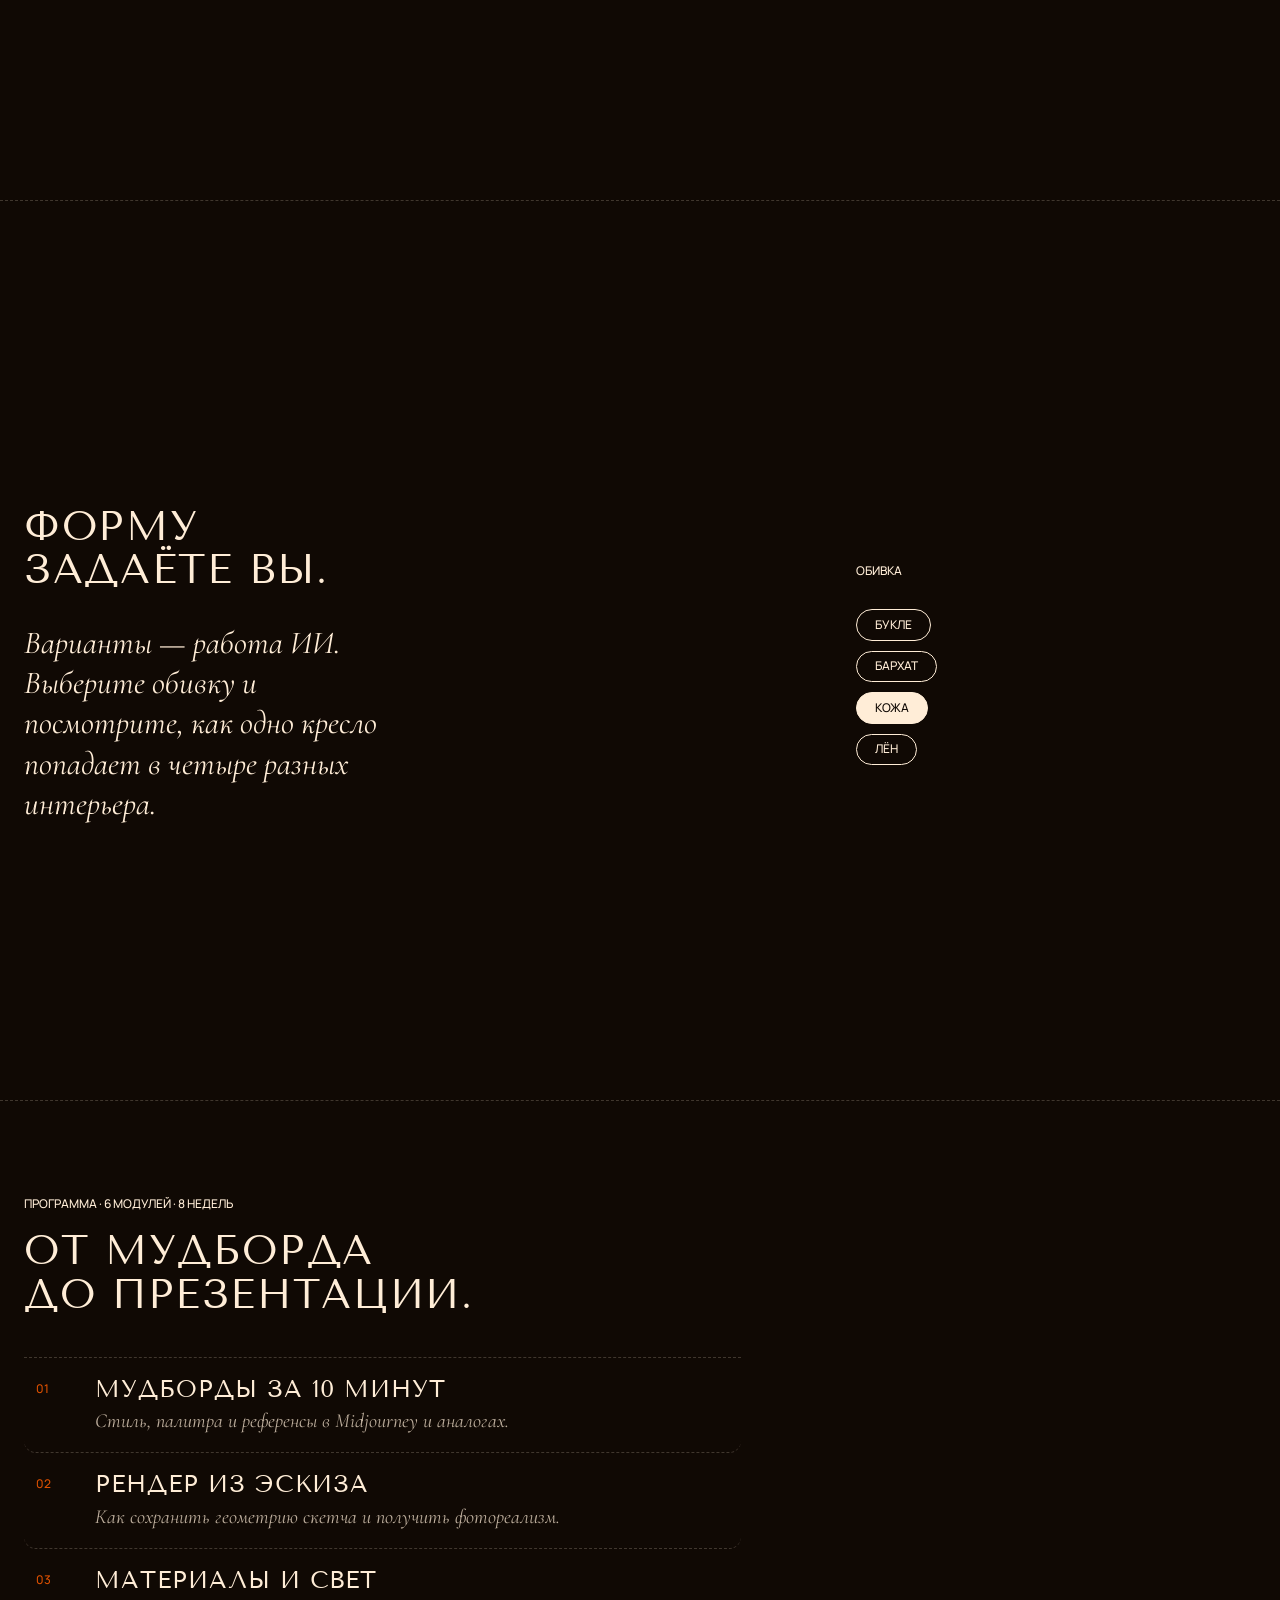
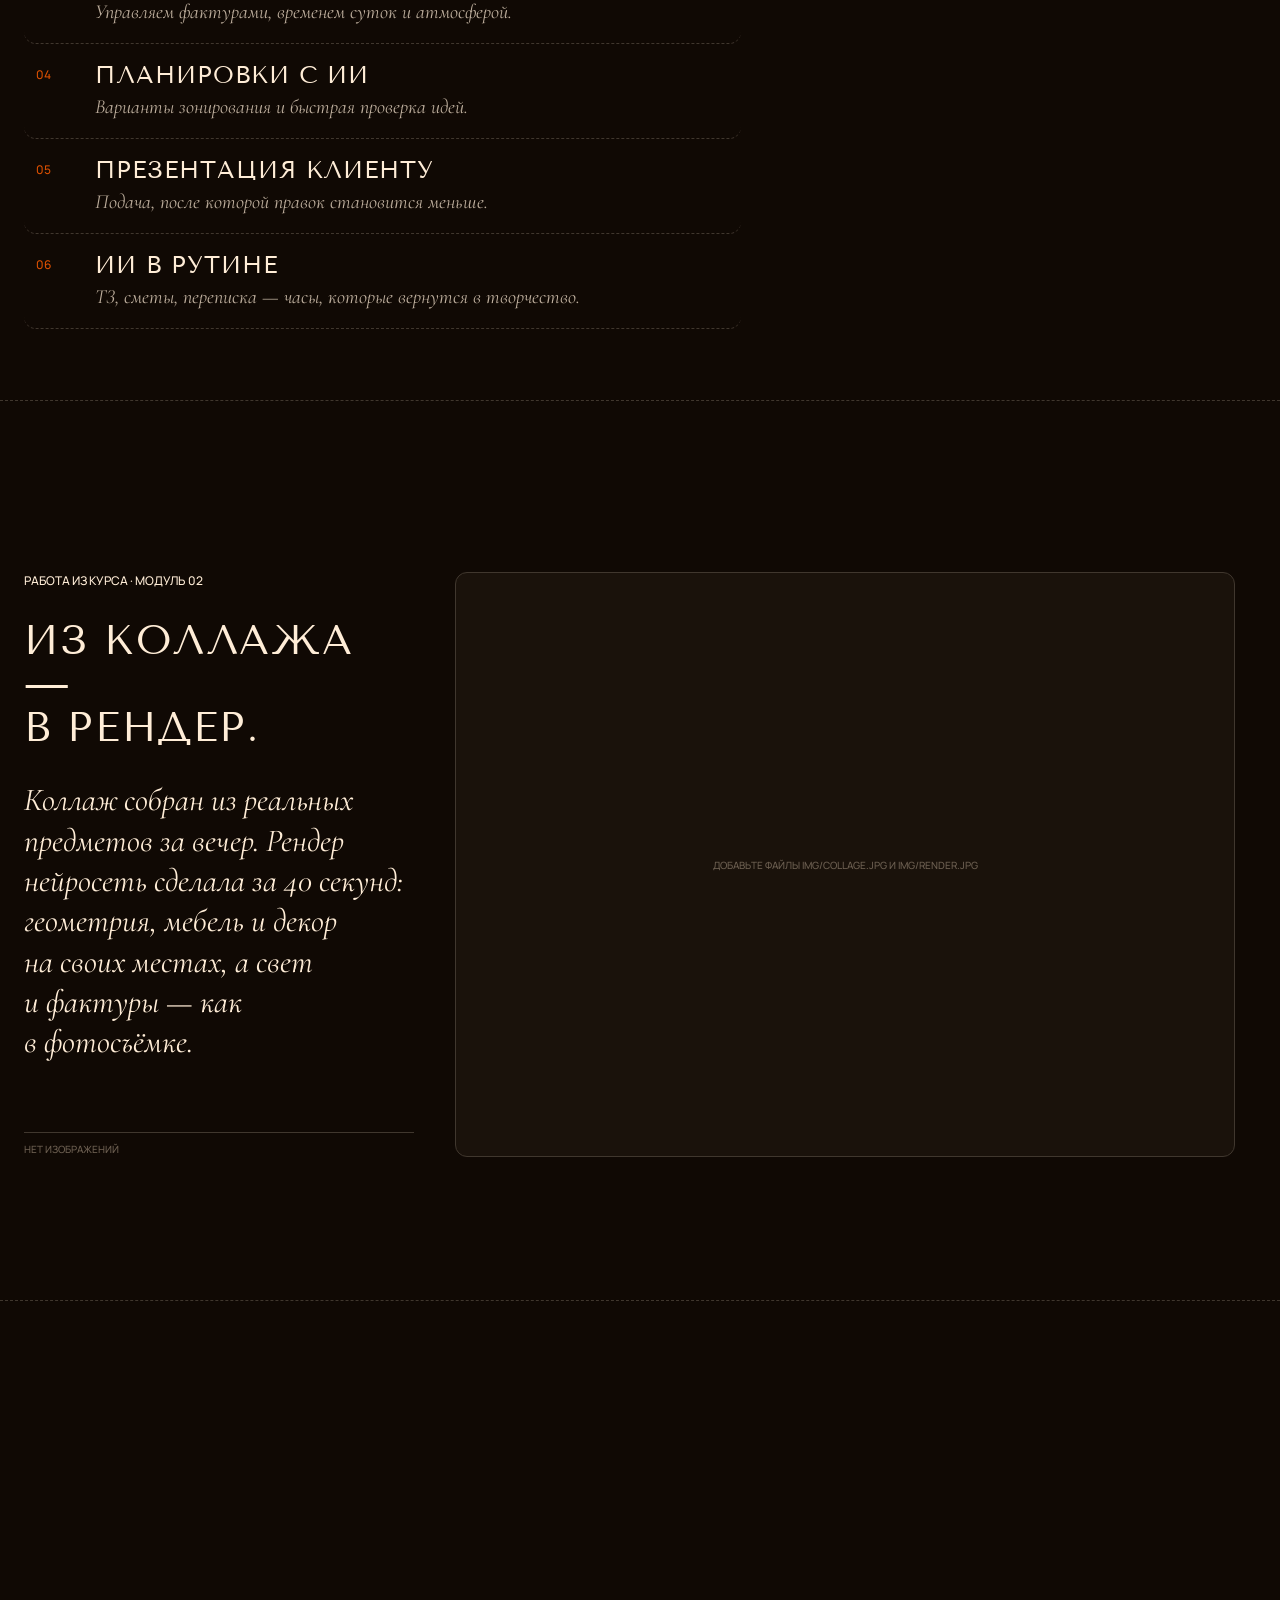
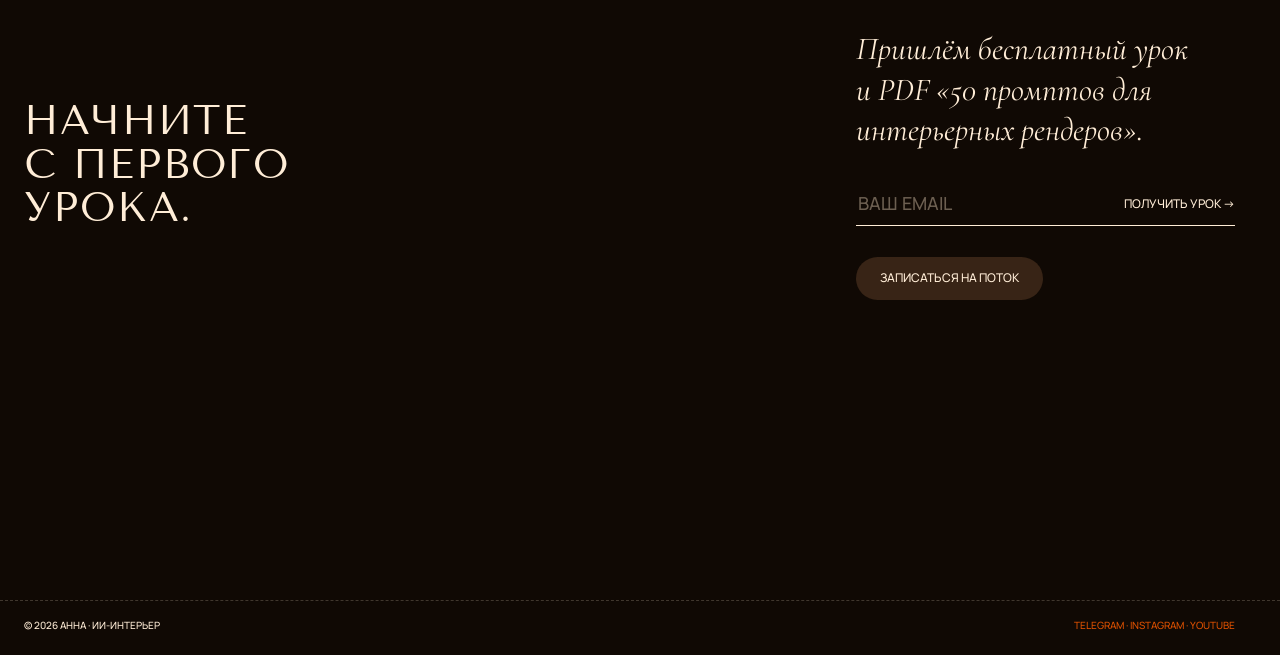
==== commit 8da614ba: "Switch typography to the Fashion pairing Tenor Sans for headings, Cormorant Garamond Italic for the " ====
--- a/index.html
+++ b/index.html
@@ -7,7 +7,7 @@
   <meta name="description" content="Онлайн-курс для дизайнеров интерьера: вы задаёте форму, нейросеть перебирает материалы, свет и настроение. Мудборды, рендеры из эскиза, презентации клиенту.">
   <link rel="preconnect" href="https://fonts.googleapis.com">
   <link rel="preconnect" href="https://fonts.gstatic.com" crossorigin>
-  <link href="https://fonts.googleapis.com/css2?family=Inter:wght@400;500&display=swap" rel="stylesheet">
+  <link href="https://fonts.googleapis.com/css2?family=Tenor+Sans&family=Cormorant+Garamond:ital,wght@1,400;1,500&family=Manrope:wght@400;500&display=swap" rel="stylesheet">
   <link rel="stylesheet" href="styles.css">
 </head>
 <body>
--- a/styles.css
+++ b/styles.css
@@ -7,15 +7,21 @@
   --driftwood: #6c5f51;
   --ember: #dc5000;
 
-  --font: "Inter", ui-sans-serif, system-ui, -apple-system, "Segoe UI", Roboto, sans-serif;
+  /* три роли шрифта: заголовки, разговорный текст, подписи/интерфейс */
+  --font: "Manrope", ui-sans-serif, system-ui, -apple-system, "Segoe UI", Roboto, sans-serif;
+  --display: "Tenor Sans", "Manrope", sans-serif;
+  --display-weight: 400;
+  --display-tracking: .04em;
+  --reading: "Cormorant Garamond", Georgia, serif;
+  --reading-style: italic;
 
   --text-micro: 10px;
   --text-label: 12px;
   --text-sub: 18px;
   --text-h-sm: 24px;
-  --text-body: 29px;
+  --text-body: 32px;
   --text-h: 41px;
-  --text-display: clamp(51px, 6.4vw, 96px);
+  --text-display: clamp(48px, 5.6vw, 86px);
   --tight: 1;
 
   --gutter: 24px;
@@ -35,18 +41,21 @@
   background: var(--walnut);
   color: var(--cream);
   font: 500 var(--text-label)/1.2 var(--font);
-  font-feature-settings: "ss01" on;
   text-transform: uppercase;
   -webkit-font-smoothing: antialiased;
   overflow-x: hidden;
 }
 a { color: inherit; text-decoration: none; }
 h1, h2, h3, p, ol, ul { margin: 0; padding: 0; font-weight: 500; }
+h1, h2, h3, .logo, .preview-mark, .stats b {
+  font-family: var(--display); font-weight: var(--display-weight); letter-spacing: var(--display-tracking);
+}
 ::selection { background: var(--bark); }
 
 .label { font-size: var(--text-label); }
 .micro { font-size: var(--text-micro); }
 .body {
+  font-family: var(--reading); font-style: var(--reading-style);
   font-size: var(--text-body); line-height: 1.26; font-weight: 400;
   text-transform: none; max-width: 30ch;
 }
@@ -135,7 +144,7 @@
   display: flex; flex-direction: column; gap: 14px; line-height: 1.26;
 }
 .stats { list-style: none; display: flex; gap: var(--gutter); font-size: var(--text-micro); color: var(--driftwood); }
-.stats b { display: block; color: var(--cream); font-size: var(--text-h-sm); font-weight: 500; line-height: 1; margin-bottom: 6px; }
+.stats b { display: block; color: var(--cream); font-size: var(--text-h-sm); line-height: 1; margin-bottom: 6px; }
 .preview-card {
   position: absolute; right: var(--edge); bottom: var(--gutter);
   width: 220px; padding: 14px; border-radius: var(--r-card); border: 1px solid var(--cork);
@@ -172,7 +181,7 @@
 .rows li:hover { background: var(--bark); }
 .rows .n { color: var(--ember); grid-row: span 2; padding-top: 6px; }
 .rows h3 { font-size: var(--text-h-sm); line-height: 1.09; }
-.rows p { font-size: var(--text-sub); line-height: 1.3; font-weight: 400; text-transform: none; color: rgba(255, 237, 215, .72); }
+.rows p { font-family: var(--reading); font-style: var(--reading-style); font-size: 20px; line-height: 1.3; font-weight: 400; text-transform: none; color: rgba(255, 237, 215, .72); }
 
 /* 5. Коллаж → рендер (перекрывает 3D-кресло своим фоном) */
 .gen {
@@ -231,9 +240,11 @@
 
 /* ---------- RESPONSIVE ---------- */
 @media (max-width: 900px) {
-  :root { --text-body: 22px; --text-h: 34px; --edge: 32px; --gutter: 16px; }
+  :root { --text-body: 25px; --text-h: 32px; --edge: 32px; --gutter: 16px; }
   section { min-height: auto; }
   .gen { grid-template-columns: minmax(0, 1fr); gap: 31px; }
+  .rows h3 { font-size: 19px; letter-spacing: .02em; }
+  .rows li { grid-template-columns: 31px 1fr; padding-left: 0; padding-right: 0; }
   .gen-text { order: 1; }
   /* кресло висит в верхней части экрана, текст — ниже */
   .reveal { padding-top: 60vh; min-height: 100vh; align-content: start; }
@@ -250,7 +261,7 @@
   .nav-links a:nth-child(2), .nav-links a:nth-child(3) { display: none; }
 }
 @media (max-width: 420px) {
-  :root { --text-body: 20px; --text-h: 31px; }
+  :root { --text-body: 23px; --text-h: 28px; }
   .prompt { font-size: var(--text-micro); }
 }
 @media (prefers-reduced-motion: reduce) {
